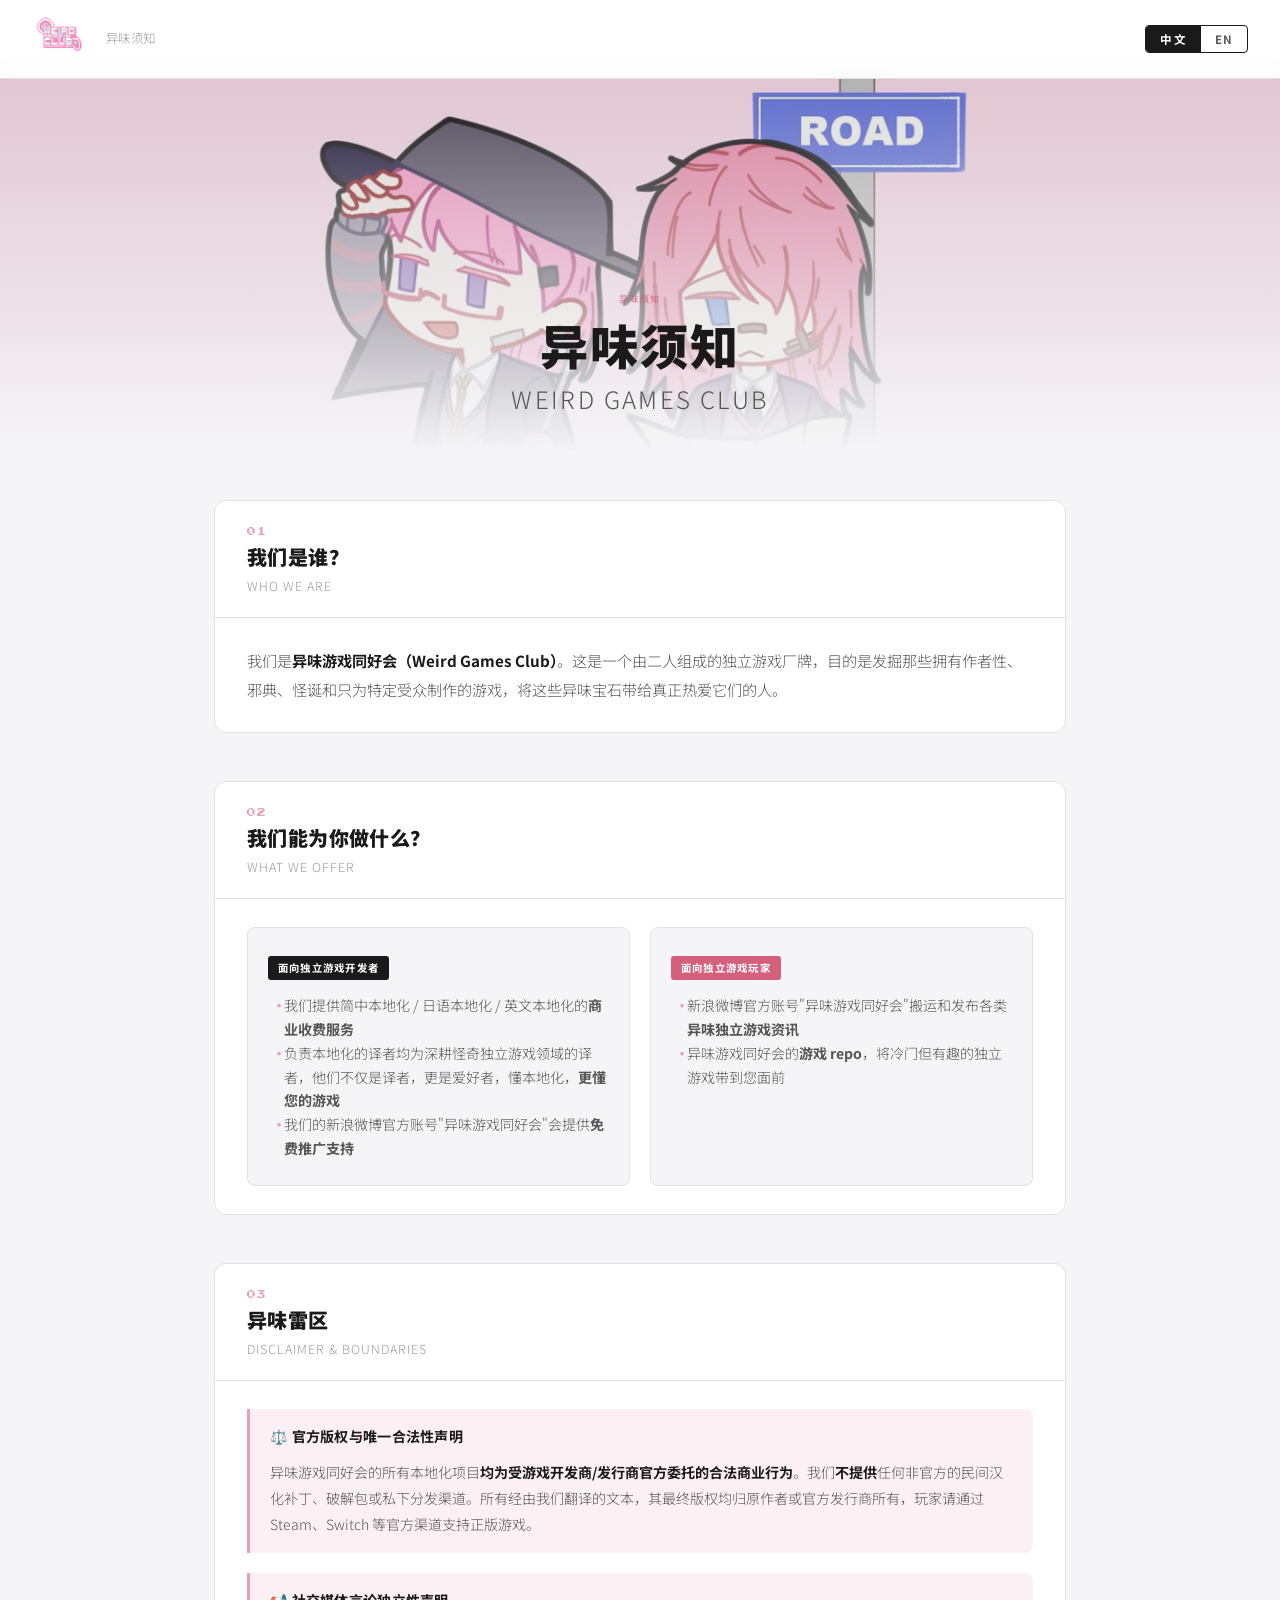
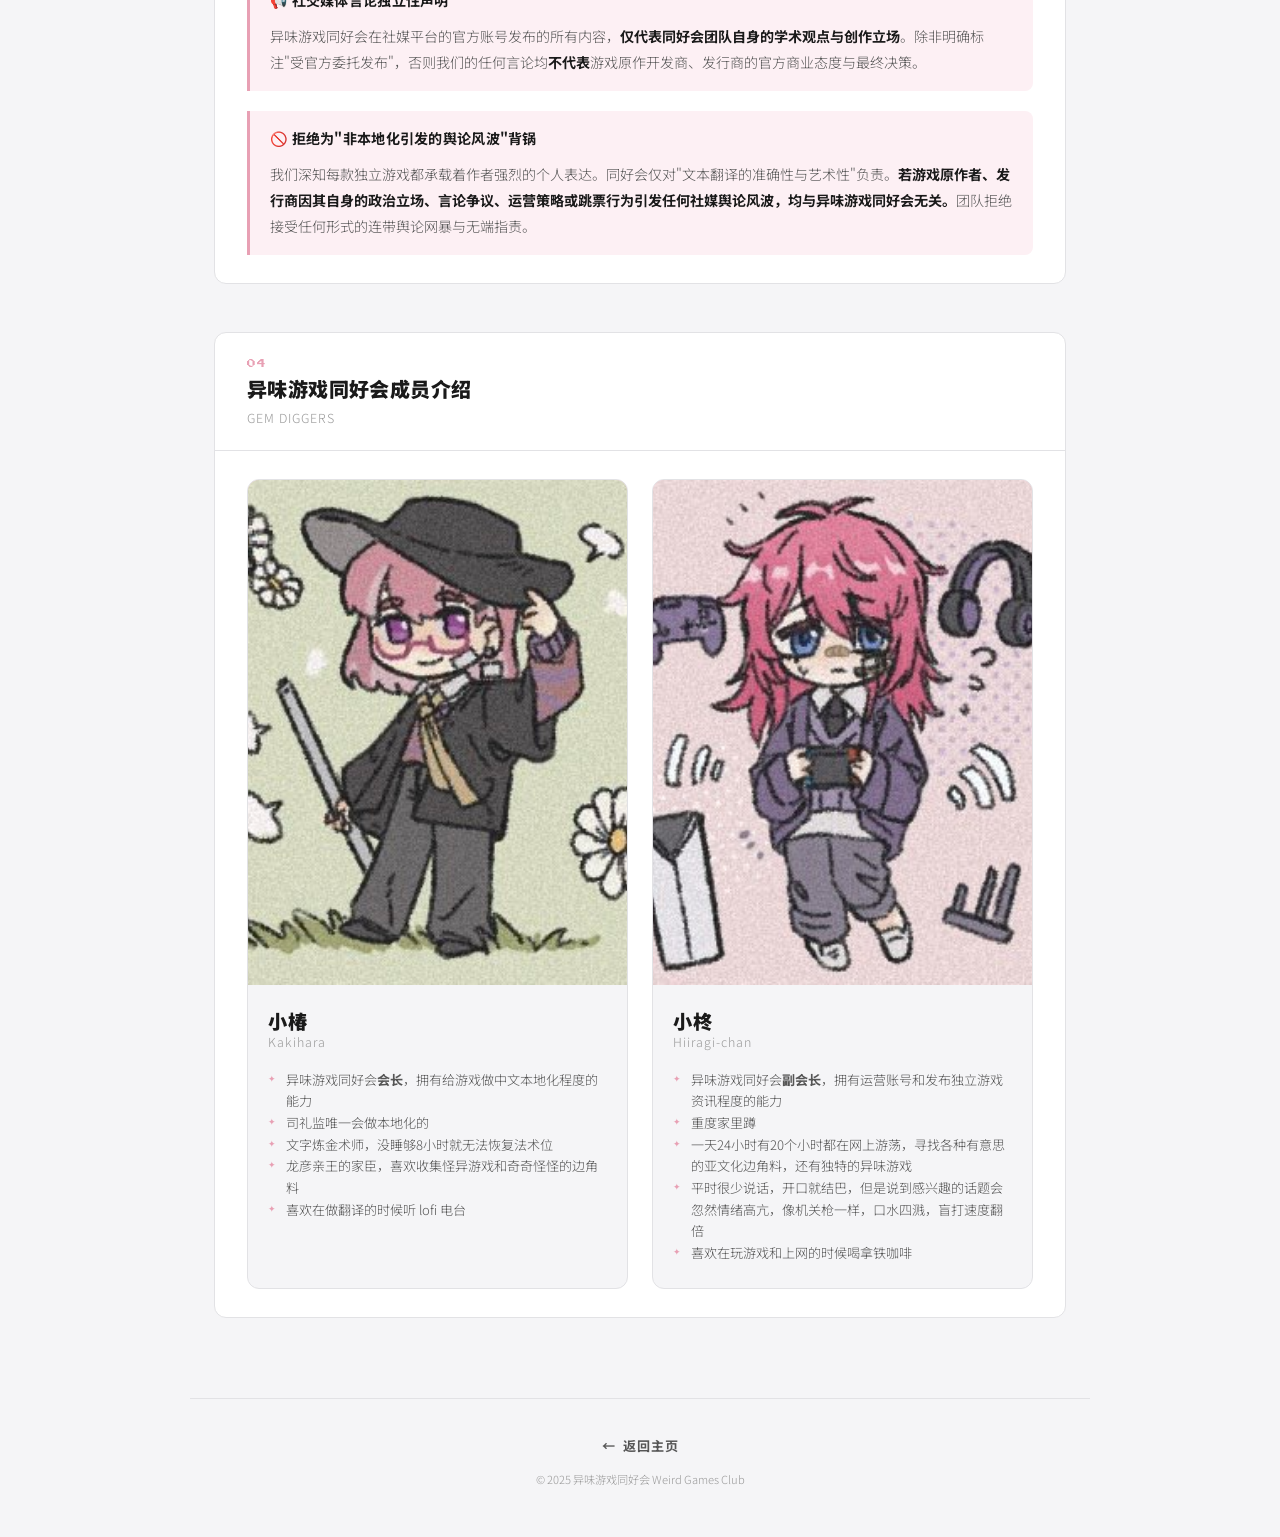
==== about.html @ 5afa0b88 "Add files via upload" ====
<!DOCTYPE html>
<html lang="zh">
<head>
<meta charset="UTF-8">
<meta name="viewport" content="width=device-width, initial-scale=1.0">
<title>异味须知 | About Us — Weird Games Club</title>
<script src="js/site.js"></script>
<script>
setSiteMeta({
  path: 'about.html',
  title: '异味须知 | About Us — Weird Games Club',
  description: '我们是谁，我们在做什么，以及异味游戏同好会能为独立游戏开发者与玩家提供什么。'
});
</script>
<style>
@import url('https://fonts.googleapis.com/css2?family=Noto+Sans+SC:wght@300;400;700;900&family=Noto+Serif+SC:wght@300;400;600&family=Press+Start+2P&display=swap');

@font-face {
  font-family: 'UranusPixel';
  src: url('Uranus_Pixel_11Px.ttf') format('truetype');
  font-display: swap;
}

:root {
  --white: #ffffff;
  --off-white: #f5f5f7;
  --ink: #1a1a1a;
  --ink-dim: #555;
  --ink-faint: #999;
  --pink: #e8a0b4;
  --pink-light: #f5d6e0;
  --pink-bg: #fdf0f4;
  --pink-deep: #d4607e;
  --border: #e2e2e5;
  --border-dark: #1a1a1a;
}

* { box-sizing: border-box; margin: 0; padding: 0; }
html { scroll-behavior: smooth; }
body {
  background: var(--off-white);
  color: var(--ink);
  font-family: 'Noto Sans SC', sans-serif;
  overflow-x: hidden;
  line-height: 1.7;
}

/* ── 顶部栏 ── */
.lang-bar {
  position: fixed;
  top: 0; left: 0; right: 0;
  z-index: 100;
  background: rgba(255,255,255,0.92);
  border-bottom: 1px solid var(--border);
  padding: 10px 32px;
  display: flex;
  align-items: center;
  justify-content: space-between;
  gap: 16px;
  backdrop-filter: blur(8px);
}
.lang-bar-left {
  display: flex;
  align-items: center;
  gap: 16px;
  min-width: 0;
}
.lang-bar-logo {
  display: flex;
  align-items: center;
  text-decoration: none;
  line-height: 0;
  flex-shrink: 0;
  transition: transform 0.2s;
}
.lang-bar-logo:hover { transform: translateY(-1px); }
.site-logo-img {
  height: 58px;
  width: auto;
  max-width: 260px;
  display: block;
  object-fit: contain;
  animation: logo-neon-flicker 3.5s infinite;
}
@keyframes logo-neon-flicker {
  0%,18%,20%,22%,53%,55%,100% {
    filter:
      drop-shadow(0 0 2px var(--pink))
      drop-shadow(0 0 8px var(--pink))
      drop-shadow(0 0 18px rgba(232, 160, 180, 0.9))
      drop-shadow(0 0 30px rgba(232, 160, 180, 0.5));
  }
  19%,21%,54% {
    filter: drop-shadow(0 0 1px rgba(232, 160, 180, 0.2));
  }
}
.bar-title {
  font-size: 0.78rem;
  color: var(--ink-faint);
  font-weight: 300;
  letter-spacing: 0.04em;
}
.lang-switch { display: flex; border: 1px solid var(--border-dark); border-radius: 4px; overflow: hidden; }
.lang-btn {
  background: none; border: none;
  padding: 5px 14px;
  font-family: 'Noto Sans SC', sans-serif;
  font-size: 0.72rem; font-weight: 700;
  letter-spacing: 0.1em; cursor: pointer;
  color: var(--ink-dim); transition: all 0.15s;
}
.lang-btn.active { background: var(--ink); color: var(--white); }

/* ── 主视觉区 ── */
.hero {
  margin-top: 72px;
  position: relative;
  width: 100%;
  height: 380px;
  overflow: hidden;
}
.hero-bg {
  width: 100%;
  height: 100%;
  object-fit: cover;
  object-position: center 40%;
  filter: brightness(0.88);
}
.hero-overlay {
  position: absolute;
  inset: 0;
  background: linear-gradient(to bottom, rgba(245,245,247,0.05) 0%, rgba(245,245,247,0.6) 60%, var(--off-white) 100%);
  display: flex;
  flex-direction: column;
  align-items: center;
  justify-content: flex-end;
  padding: 32px 24px;
  gap: 8px;
}
.hero-page-label {
  font-family: 'Press Start 2P', monospace;
  font-size: 0.55rem;
  color: var(--pink-deep);
  letter-spacing: 0.15em;
  text-transform: uppercase;
  margin-bottom: 4px;
}
.hero-title {
  font-size: clamp(2rem, 5vw, 3rem);
  font-weight: 900;
  color: var(--ink);
  letter-spacing: 0.04em;
  line-height: 1.1;
  text-align: center;
}
.hero-title-en {
  font-size: clamp(1rem, 2.5vw, 1.5rem);
  font-weight: 300;
  color: var(--ink-dim);
  letter-spacing: 0.1em;
  text-align: center;
}

/* ── 主体布局 ── */
.page-body {
  max-width: 900px;
  margin: 0 auto;
  padding: 48px 24px 80px;
  display: flex;
  flex-direction: column;
  gap: 48px;
}

/* ── 通用区块 ── */
.section {
  background: var(--white);
  border: 1px solid var(--border);
  border-radius: 12px;
  overflow: hidden;
}
.section-header {
  padding: 24px 32px 20px;
  border-bottom: 1px solid var(--border);
  display: flex;
  align-items: center;
  gap: 12px;
}
.section-num {
  font-family: 'Press Start 2P', monospace;
  font-size: 0.55rem;
  color: var(--pink);
  letter-spacing: 0.1em;
}
.section-title-zh {
  font-size: 1.25rem;
  font-weight: 900;
  color: var(--ink);
  letter-spacing: 0.02em;
}
.section-title-en {
  font-size: 0.78rem;
  font-weight: 300;
  color: var(--ink-faint);
  letter-spacing: 0.08em;
  margin-top: 2px;
}
.section-body {
  padding: 28px 32px;
}

/* ── 文本样式 ── */
.prose {
  font-size: 0.95rem;
  color: var(--ink-dim);
  line-height: 1.9;
  font-weight: 300;
}
.prose strong, .prose b {
  color: var(--ink);
  font-weight: 700;
}
.prose p + p { margin-top: 1.2em; }

/* ── 服务区两列 ── */
.service-grid {
  display: grid;
  grid-template-columns: 1fr 1fr;
  gap: 20px;
}
.service-card {
  background: var(--off-white);
  border-radius: 8px;
  padding: 24px 20px;
  border: 1px solid var(--border);
}
.service-card-label {
  display: inline-block;
  font-size: 0.65rem;
  font-weight: 700;
  letter-spacing: 0.12em;
  text-transform: uppercase;
  color: var(--white);
  background: var(--ink);
  padding: 3px 10px;
  border-radius: 3px;
  margin-bottom: 14px;
}
.service-card-label.pink { background: var(--pink-deep); }
.service-card-title {
  font-size: 1rem;
  font-weight: 700;
  color: var(--ink);
  margin-bottom: 12px;
}
.service-list {
  list-style: none;
  display: flex;
  flex-direction: column;
  gap: 8px;
}
.service-list li {
  font-size: 0.88rem;
  color: var(--ink-dim);
  font-weight: 300;
  line-height: 1.7;
  padding-left: 16px;
  position: relative;
}
.service-list li::before {
  content: '·';
  position: absolute;
  left: 4px;
  color: var(--pink);
  font-weight: 700;
}

/* ── 免责声明区 ── */
.disclaimer-list {
  display: flex;
  flex-direction: column;
  gap: 20px;
}
.disclaimer-item {
  border-left: 3px solid var(--pink);
  padding: 16px 20px;
  background: var(--pink-bg);
  border-radius: 0 8px 8px 0;
}
.disclaimer-item-title {
  font-size: 0.88rem;
  font-weight: 700;
  color: var(--ink);
  margin-bottom: 10px;
  letter-spacing: 0.02em;
}
.disclaimer-item-body {
  font-size: 0.88rem;
  color: var(--ink-dim);
  line-height: 1.85;
  font-weight: 300;
}
.disclaimer-item-body strong {
  color: var(--ink);
  font-weight: 700;
}

/* ── 成员介绍 ── */
.members-grid {
  display: grid;
  grid-template-columns: 1fr 1fr;
  gap: 24px;
}
.member-card {
  background: var(--off-white);
  border: 1px solid var(--border);
  border-radius: 12px;
  overflow: hidden;
  display: flex;
  flex-direction: column;
}
.member-img-wrap {
  width: 100%;
  aspect-ratio: 3/4;
  overflow: hidden;
  background: var(--pink-light);
  display: flex;
  align-items: center;
  justify-content: center;
}
.member-img {
  width: 100%;
  height: 100%;
  object-fit: cover;
  object-position: center top;
  transition: transform 0.3s;
}
.member-card:hover .member-img { transform: scale(1.02); }
.member-info {
  padding: 20px 20px 24px;
  display: flex;
  flex-direction: column;
  gap: 12px;
  flex: 1;
}
.member-name-zh {
  font-size: 1.2rem;
  font-weight: 900;
  color: var(--ink);
  letter-spacing: 0.04em;
}
.member-name-en {
  font-size: 0.78rem;
  color: var(--ink-faint);
  font-weight: 300;
  letter-spacing: 0.08em;
  margin-top: -6px;
}
.member-pronouns {
  display: inline-block;
  font-size: 0.62rem;
  color: var(--pink-deep);
  border: 1px solid var(--pink);
  padding: 2px 8px;
  border-radius: 20px;
  letter-spacing: 0.06em;
  width: fit-content;
}
.member-traits {
  list-style: none;
  display: flex;
  flex-direction: column;
  gap: 7px;
  margin-top: 4px;
}
.member-traits li {
  font-size: 0.82rem;
  color: var(--ink-dim);
  font-weight: 300;
  line-height: 1.65;
  padding-left: 18px;
  position: relative;
}
.member-traits li::before {
  content: '✦';
  position: absolute;
  left: 0;
  font-size: 0.55rem;
  color: var(--pink);
  top: 3px;
}

/* ── 底部返回 ── */
.page-footer {
  text-align: center;
  padding: 32px 24px 48px;
  border-top: 1px solid var(--border);
  max-width: 900px;
  margin: 0 auto;
}
.footer-back {
  display: inline-flex;
  align-items: center;
  gap: 8px;
  text-decoration: none;
  color: var(--ink-dim);
  font-size: 0.82rem;
  font-weight: 700;
  letter-spacing: 0.06em;
  transition: color 0.15s;
}
.footer-back:hover { color: var(--ink); }
.footer-copy {
  font-size: 0.7rem;
  color: var(--ink-faint);
  font-weight: 300;
  margin-top: 12px;
}

/* ── 返回顶部 ── */
.back-to-top {
  position: fixed;
  right: calc(18px + env(safe-area-inset-right));
  bottom: calc(22px + env(safe-area-inset-bottom));
  z-index: 90;
  width: 38px;
  height: 38px;
  border: 1px solid var(--border-dark);
  background: rgba(255, 255, 255, 0.96);
  border-radius: 6px;
  cursor: pointer;
  display: flex;
  align-items: center;
  justify-content: center;
  opacity: 0;
  visibility: hidden;
  pointer-events: none;
  transition: opacity 0.25s, visibility 0.25s, transform 0.2s, border-color 0.2s;
  box-shadow: 0 2px 12px rgba(0, 0, 0, 0.1);
  -webkit-tap-highlight-color: transparent;
}
.back-to-top.visible {
  opacity: 1;
  visibility: visible;
  pointer-events: auto;
}
.back-to-top:hover {
  transform: translateY(-2px);
  border-color: var(--ink);
}
.back-to-top-triangle {
  width: 0;
  height: 0;
  border-left: 7px solid transparent;
  border-right: 7px solid transparent;
  border-bottom: 9px solid var(--ink);
  margin-top: -2px;
}

/* ── 响应式 ── */
@media (max-width: 640px) {
  .lang-bar { padding: 8px 16px; }
  .site-logo-img { height: 44px; max-width: 200px; }
  .bar-title { display: none; }
  .hero { height: 260px; }
  .page-body { padding: 32px 16px 60px; gap: 32px; }
  .section-header { padding: 18px 20px 16px; }
  .section-body { padding: 20px; }
  .service-grid { grid-template-columns: 1fr; }
  .members-grid { grid-template-columns: 1fr; }
  .member-img-wrap { aspect-ratio: 4/3; }
}

/* ── 双语 ── */
.lang-zh, .lang-en { display: none; }
.lang-zh.visible, .lang-en.visible { display: block; }
.lang-zh-inline, .lang-en-inline { display: none; }
.lang-zh-inline.visible, .lang-en-inline.visible { display: inline; }
.lang-zh-flex, .lang-en-flex { display: none; }
.lang-zh-flex.visible, .lang-en-flex.visible { display: flex; }
</style>
</head>
<body>

<!-- 顶部栏 -->
<div class="lang-bar">
  <div class="lang-bar-left">
    <a class="lang-bar-logo" href="index.html" aria-label="返回主页">
      <img class="site-logo-img" src="logo2.png" alt="Weird Games Club">
    </a>
    <span class="bar-title">
      <span class="lang-zh-inline">异味须知</span>
      <span class="lang-en-inline">About Us</span>
    </span>
  </div>
  <div class="lang-switch">
    <button class="lang-btn" id="btnZH" onclick="setLang('zh')">中文</button>
    <button class="lang-btn" id="btnEN" onclick="setLang('en')">EN</button>
  </div>
</div>

<!-- 主视觉区 -->
<div class="hero">
  <img class="hero-bg" src="tanlu.jpg" alt="异味须知">
  <div class="hero-overlay">
    <div class="hero-page-label">
      <span class="lang-zh-inline">异味须知</span>
      <span class="lang-en-inline">About Us</span>
    </div>
    <div class="hero-title">
      <span class="lang-zh-inline">异味须知</span>
      <span class="lang-en-inline">Who We Are</span>
    </div>
    <div class="hero-title-en">
      <span class="lang-zh-inline">WEIRD GAMES CLUB</span>
      <span class="lang-en-inline">WEIRD GAMES CLUB</span>
    </div>
  </div>
</div>

<!-- 主体内容 -->
<div class="page-body">

  <!-- 01 我们是谁 -->
  <div class="section">
    <div class="section-header">
      <div>
        <div class="section-num">01</div>
        <div class="section-title-zh">
          <span class="lang-zh-inline">我们是谁？</span>
          <span class="lang-en-inline">Who We Are</span>
        </div>
        <div class="section-title-en">WHO WE ARE</div>
      </div>
    </div>
    <div class="section-body">
      <div class="prose lang-zh">
        <p>我们是<strong>异味游戏同好会（Weird Games Club）</strong>。这是一个由二人组成的独立游戏厂牌，目的是发掘那些拥有作者性、邪典、怪诞和只为特定受众制作的游戏，将这些异味宝石带给真正热爱它们的人。</p>
      </div>
      <div class="prose lang-en">
        <p>We are the <strong>Weird Games Club</strong>, a two-person indie outfit hunting for the cult, the surreal, and the beautifully bizarre. We believe that some games are only meant for a chosen few. Our job? To find those eccentric masterpieces and deliver them to the players who live for the weird.</p>
      </div>
    </div>
  </div>

  <!-- 02 我们能为你做什么 -->
  <div class="section">
    <div class="section-header">
      <div>
        <div class="section-num">02</div>
        <div class="section-title-zh">
          <span class="lang-zh-inline">我们能为你做什么？</span>
          <span class="lang-en-inline">What We Offer</span>
        </div>
        <div class="section-title-en">WHAT WE OFFER</div>
      </div>
    </div>
    <div class="section-body">
      <div class="service-grid">

        <!-- 面向开发者 -->
        <div class="service-card">
          <span class="service-card-label">
            <span class="lang-zh-inline">面向独立游戏开发者</span>
            <span class="lang-en-inline">For Indie Developers</span>
          </span>
          <ul class="service-list lang-zh">
            <li>我们提供简中本地化 / 日语本地化 / 英文本地化的<strong>商业收费服务</strong></li>
            <li>负责本地化的译者均为深耕怪奇独立游戏领域的译者，他们不仅是译者，更是爱好者，懂本地化，<strong>更懂您的游戏</strong></li>
            <li>我们的新浪微博官方账号"异味游戏同好会"会提供<strong>免费推广支持</strong></li>
          </ul>
          <ul class="service-list lang-en">
            <li>We offer premium localization services for <strong>Simplified Chinese, Japanese, and English</strong></li>
            <li>Our translators aren't just language experts — they are die-hard fans deeply rooted in the bizarre and cult indie scene</li>
            <li>Complimentary shout-outs and promotional support on our official <strong>Weibo account</strong></li>
          </ul>
        </div>

        <!-- 面向玩家 -->
        <div class="service-card">
          <span class="service-card-label pink">
            <span class="lang-zh-inline">面向独立游戏玩家</span>
            <span class="lang-en-inline">For Gamers</span>
          </span>
          <ul class="service-list lang-zh">
            <li>新浪微博官方账号"异味游戏同好会"搬运和发布各类<strong>异味独立游戏资讯</strong></li>
            <li>异味游戏同好会的<strong>游戏 repo</strong>，将冷门但有趣的独立游戏带到您面前</li>
          </ul>
          <ul class="service-list lang-en">
            <li>Our official <strong>Weibo account</strong> is your hub for all things weird and wonderful in the indie world</li>
            <li>We curate the latest obscure game news and drop our own passionate <strong>game reviews</strong></li>
            <li>Our mission: drag hidden, eccentric gems out of the shadows and onto your screen</li>
          </ul>
        </div>

      </div>
    </div>
  </div>

  <!-- 03 免责声明 -->
  <div class="section">
    <div class="section-header">
      <div>
        <div class="section-num">03</div>
        <div class="section-title-zh">
          <span class="lang-zh-inline">异味雷区</span>
          <span class="lang-en-inline">Disclaimer & Boundaries</span>
        </div>
        <div class="section-title-en">DISCLAIMER & BOUNDARIES</div>
      </div>
    </div>
    <div class="section-body">
      <div class="disclaimer-list">

        <div class="disclaimer-item">
          <div class="disclaimer-item-title lang-zh">⚖️ 官方版权与唯一合法性声明</div>
          <div class="disclaimer-item-title lang-en">⚖️ Official Copyright & Legitimacy Notice</div>
          <div class="disclaimer-item-body lang-zh">
            异味游戏同好会的所有本地化项目<strong>均为受游戏开发商/发行商官方委托的合法商业行为</strong>。我们<strong>不提供</strong>任何非官方的民间汉化补丁、破解包或私下分发渠道。所有经由我们翻译的文本，其最终版权均归原作者或官方发行商所有，玩家请通过 Steam、Switch 等官方渠道支持正版游戏。
          </div>
          <div class="disclaimer-item-body lang-en">
            Every single localization project under the Weird Games Club banner is an <strong>officially commissioned, fully authorized collaboration</strong> with the respective game developers and publishers. We do not — and will not — produce unofficial fan translations, cracked patches, or illicit distribution links. All text and localized content remain the sole intellectual property of the original creators. Please support these eccentric masterpieces via official storefronts like Steam and Nintendo Switch.
          </div>
        </div>

        <div class="disclaimer-item">
          <div class="disclaimer-item-title lang-zh">📢 社交媒体言论独立性声明</div>
          <div class="disclaimer-item-title lang-en">📢 Social Media Disclaimer</div>
          <div class="disclaimer-item-body lang-zh">
            异味游戏同好会在社媒平台的官方账号发布的所有内容，<strong>仅代表同好会团队自身的学术观点与创作立场</strong>。除非明确标注"受官方委托发布"，否则我们的任何言论均<strong>不代表</strong>游戏原作开发商、发行商的官方商业态度与最终决策。
          </div>
          <div class="disclaimer-item-body lang-en">
            Everything we post on our social media channels reflects <strong>only the personal tastes, creative chaos, and academic opinions of our own little club</strong>. Unless a post is crystal-clear marked as "Officially Commissioned", our rants and raves do not represent the commercial mindset or final corporate decisions of the original developers or publishers. We speak for ourselves, and they speak for them.
          </div>
        </div>

        <div class="disclaimer-item">
          <div class="disclaimer-item-title lang-zh">🚫 拒绝为"非本地化引发的舆论风波"背锅</div>
          <div class="disclaimer-item-title lang-en">🚫 Not Our Circus, Not Our Monkeys</div>
          <div class="disclaimer-item-body lang-zh">
            我们深知每款独立游戏都承载着作者强烈的个人表达。同好会仅对"文本翻译的准确性与艺术性"负责。<strong>若游戏原作者、发行商因其自身的政治立场、言论争议、运营策略或跳票行为引发任何社媒舆论风波，均与异味游戏同好会无关。</strong>团队拒绝接受任何形式的连带舆论网暴与无端指责。
          </div>
          <div class="disclaimer-item-body lang-en">
            We deeply respect that every indie game carries the fierce personal expression of its author. That said, our responsibility begins and ends strictly with the <strong>"accuracy and artistic quality of the translation."</strong> Should the original creators or publishers find themselves entangled in social media backlashes or controversies due to their own political stances, statements, operational strategies, or delays — the Weird Games Club shall remain entirely neutral and unassociated. Our team has zero tolerance for any form of associative online harassment, cyberbullying, or groundless accusations.
          </div>
        </div>

      </div>
    </div>
  </div>

  <!-- 04 成员介绍 -->
  <div class="section">
    <div class="section-header">
      <div>
        <div class="section-num">04</div>
        <div class="section-title-zh">
          <span class="lang-zh-inline">异味游戏同好会成员介绍</span>
          <span class="lang-en-inline">Gem Diggers</span>
        </div>
        <div class="section-title-en">GEM DIGGERS</div>
      </div>
    </div>
    <div class="section-body">
      <div class="members-grid">

        <!-- 小椿 / Kakihara -->
        <div class="member-card">
          <div class="member-img-wrap">
            <img class="member-img" src="kakihara.jpg" alt="小椿 Kakihara">
          </div>
          <div class="member-info">
            <div>
              <div class="member-name-zh">
                <span class="lang-zh-inline">小椿</span>
                <span class="lang-en-inline">Kakihara</span>
              </div>
              <div class="member-name-en">
                <span class="lang-zh-inline">Kakihara</span>
                <span class="lang-en-inline">小椿</span>
              </div>
              <div class="member-pronouns lang-en" style="margin-top:6px;">Genderqueer · Any pronouns</div>
            </div>
            <ul class="member-traits lang-zh">
              <li>异味游戏同好会<strong>会长</strong>，拥有给游戏做中文本地化程度的能力</li>
              <li>司礼监唯一会做本地化的</li>
              <li>文字炼金术师，没睡够8小时就无法恢复法术位</li>
              <li>龙彦亲王的家臣，喜欢收集怪异游戏和奇奇怪怪的边角料</li>
              <li>喜欢在做翻译的时候听 lofi 电台</li>
            </ul>
            <ul class="member-traits lang-en">
              <li>21st-century priest of Attis and your <strong>indie-friendly game translator</strong></li>
              <li>A vassal of Prince Tatsuhiko, dedicated to collecting bizarre titles and eccentric ephemera</li>
              <li>Fueled by Lo-Fi radio channels while deep-diving into localizations</li>
            </ul>
          </div>
        </div>

        <!-- 小柊 / Hiiragi-chan -->
        <div class="member-card">
          <div class="member-img-wrap">
            <img class="member-img" src="Hiiragi-chan.jpg" alt="小柊 Hiiragi-chan">
          </div>
          <div class="member-info">
            <div>
              <div class="member-name-zh">
                <span class="lang-zh-inline">小柊</span>
                <span class="lang-en-inline">Hiiragi-chan</span>
              </div>
              <div class="member-name-en">
                <span class="lang-zh-inline">Hiiragi-chan</span>
                <span class="lang-en-inline">小柊</span>
              </div>
              <div class="member-pronouns lang-en" style="margin-top:6px;">She/Her · They/Them</div>
            </div>
            <ul class="member-traits lang-zh">
              <li>异味游戏同好会<strong>副会长</strong>，拥有运营账号和发布独立游戏资讯程度的能力</li>
              <li>重度家里蹲</li>
              <li>一天24小时有20个小时都在网上游荡，寻找各种有意思的亚文化边角料，还有独特的异味游戏</li>
              <li>平时很少说话，开口就结巴，但是说到感兴趣的话题会忽然情绪高亢，像机关枪一样，口水四溅，盲打速度翻倍</li>
              <li>喜欢在玩游戏和上网的时候喝拿铁咖啡</li>
            </ul>
            <ul class="member-traits lang-en">
              <li>Roams the digital wasteland <strong>20 hours a day</strong>, scavenging for obscure subcultures and delightfully weird indie gems</li>
              <li>A hardcore shut-in who rarely touches grass; survives almost entirely on instant food</li>
              <li>Powered by iced lattes while gaming and surfing the deep web</li>
            </ul>
          </div>
        </div>

      </div>
    </div>
  </div>

</div>

<button class="back-to-top" id="backToTop" type="button" aria-label="返回顶部" onclick="window.scrollTo({top:0,behavior:'smooth'})">
  <span class="back-to-top-triangle"></span>
</button>

<!-- 底部 -->
<div class="page-footer">
  <a class="footer-back" href="index.html">
    ← <span class="lang-zh-inline">返回主页</span><span class="lang-en-inline">Back to Home</span>
  </a>
  <div class="footer-copy">© 2025 异味游戏同好会 Weird Games Club</div>
</div>

<script>
(function() {
  const btn = document.getElementById('backToTop');
  if (!btn) return;
  const toggle = () => btn.classList.toggle('visible', window.scrollY > 280);
  window.addEventListener('scroll', toggle, { passive: true });
  toggle();
})();
</script>
</body>
</html>
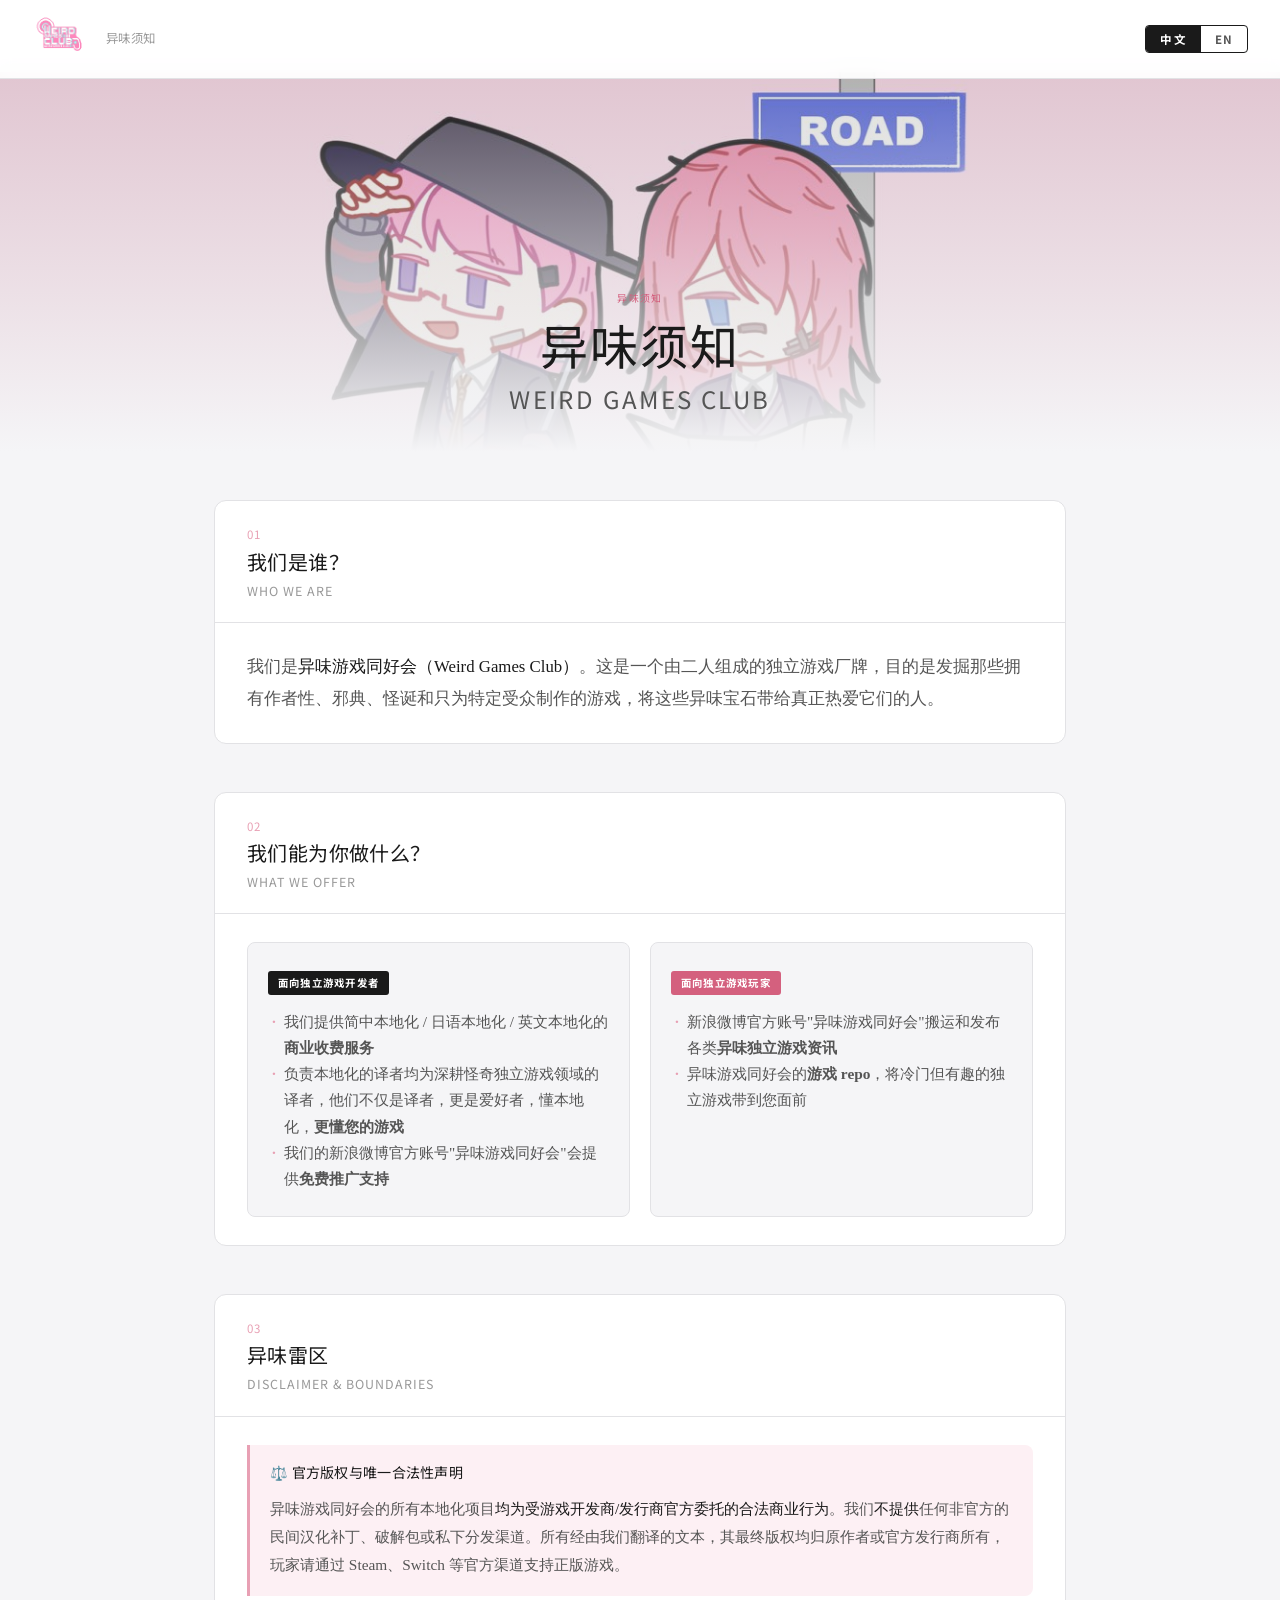
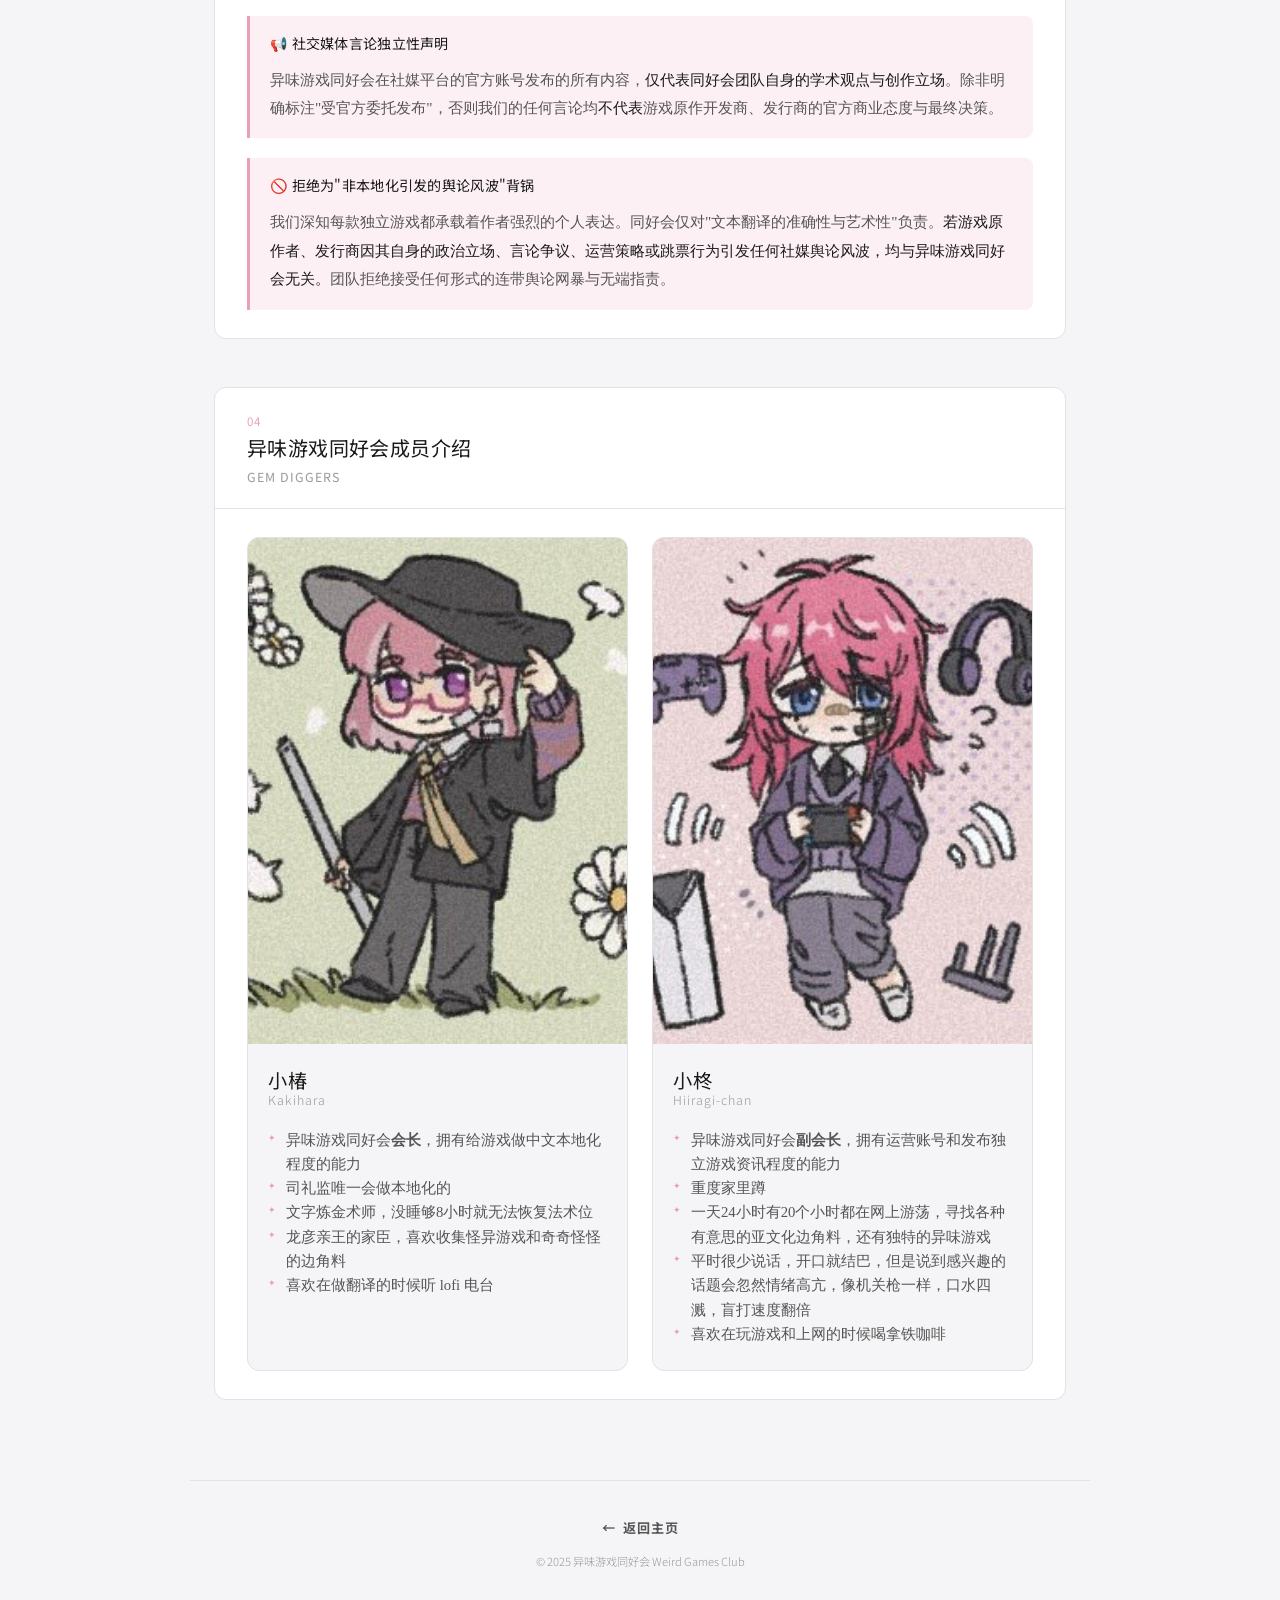
==== commit 4d3450ef: "Add files via upload" ====
--- a/about.html
+++ b/about.html
@@ -13,15 +13,27 @@
 });
 </script>
 <style>
-@import url('https://fonts.googleapis.com/css2?family=Noto+Sans+SC:wght@300;400;700;900&family=Noto+Serif+SC:wght@300;400;600&family=Press+Start+2P&display=swap');
+@import url('https://fonts.googleapis.com/css2?family=Noto+Sans+SC:wght@300;400;700;900&family=Press+Start+2P&display=swap');
 
 @font-face {
   font-family: 'UranusPixel';
   src: url('Uranus_Pixel_11Px.ttf') format('truetype');
   font-display: swap;
 }
+@font-face {
+  font-family: 'ChaoHua Title A';
+  src: url('朝華標題A.woff2') format('woff2');
+  font-display: swap;
+}
+@font-face {
+  font-family: 'ChaoHua Typewriter';
+  src: url('朝華打字機.woff2') format('woff2');
+  font-display: swap;
+}
 
 :root {
+  --font-title: 'ChaoHua Title A', 'Noto Sans SC', sans-serif;
+  --font-body: 'ChaoHua Typewriter', 'Noto Serif SC', serif;
   --white: #ffffff;
   --off-white: #f5f5f7;
   --ink: #1a1a1a;
@@ -95,9 +107,10 @@
   }
 }
 .bar-title {
+  font-family: var(--font-title);
   font-size: 0.78rem;
   color: var(--ink-faint);
-  font-weight: 300;
+  font-weight: normal;
   letter-spacing: 0.04em;
 }
 .lang-switch { display: flex; border: 1px solid var(--border-dark); border-radius: 4px; overflow: hidden; }
@@ -138,24 +151,27 @@
   gap: 8px;
 }
 .hero-page-label {
-  font-family: 'Press Start 2P', monospace;
-  font-size: 0.55rem;
+  font-family: var(--font-title);
+  font-size: 0.62rem;
   color: var(--pink-deep);
   letter-spacing: 0.15em;
   text-transform: uppercase;
   margin-bottom: 4px;
+  font-weight: normal;
 }
 .hero-title {
+  font-family: var(--font-title);
   font-size: clamp(2rem, 5vw, 3rem);
-  font-weight: 900;
+  font-weight: normal;
   color: var(--ink);
   letter-spacing: 0.04em;
   line-height: 1.1;
   text-align: center;
 }
 .hero-title-en {
+  font-family: var(--font-title);
   font-size: clamp(1rem, 2.5vw, 1.5rem);
-  font-weight: 300;
+  font-weight: normal;
   color: var(--ink-dim);
   letter-spacing: 0.1em;
   text-align: center;
@@ -186,20 +202,23 @@
   gap: 12px;
 }
 .section-num {
-  font-family: 'Press Start 2P', monospace;
-  font-size: 0.55rem;
+  font-family: var(--font-title);
+  font-size: 0.72rem;
   color: var(--pink);
   letter-spacing: 0.1em;
+  font-weight: normal;
 }
 .section-title-zh {
+  font-family: var(--font-title);
   font-size: 1.25rem;
-  font-weight: 900;
+  font-weight: normal;
   color: var(--ink);
   letter-spacing: 0.02em;
 }
 .section-title-en {
+  font-family: var(--font-title);
   font-size: 0.78rem;
-  font-weight: 300;
+  font-weight: normal;
   color: var(--ink-faint);
   letter-spacing: 0.08em;
   margin-top: 2px;
@@ -210,14 +229,15 @@
 
 /* ── 文本样式 ── */
 .prose {
-  font-size: 0.95rem;
+  font-family: var(--font-body);
+  font-size: 1.05rem;
   color: var(--ink-dim);
   line-height: 1.9;
-  font-weight: 300;
+  font-weight: normal;
 }
 .prose strong, .prose b {
   color: var(--ink);
-  font-weight: 700;
+  font-weight: normal;
 }
 .prose p + p { margin-top: 1.2em; }
 
@@ -247,8 +267,9 @@
 }
 .service-card-label.pink { background: var(--pink-deep); }
 .service-card-title {
+  font-family: var(--font-title);
   font-size: 1rem;
-  font-weight: 700;
+  font-weight: normal;
   color: var(--ink);
   margin-bottom: 12px;
 }
@@ -259,9 +280,10 @@
   gap: 8px;
 }
 .service-list li {
-  font-size: 0.88rem;
+  font-family: var(--font-body);
+  font-size: 0.96rem;
   color: var(--ink-dim);
-  font-weight: 300;
+  font-weight: normal;
   line-height: 1.7;
   padding-left: 16px;
   position: relative;
@@ -287,21 +309,23 @@
   border-radius: 0 8px 8px 0;
 }
 .disclaimer-item-title {
+  font-family: var(--font-title);
   font-size: 0.88rem;
-  font-weight: 700;
+  font-weight: normal;
   color: var(--ink);
   margin-bottom: 10px;
   letter-spacing: 0.02em;
 }
 .disclaimer-item-body {
-  font-size: 0.88rem;
+  font-family: var(--font-body);
+  font-size: 0.96rem;
   color: var(--ink-dim);
   line-height: 1.85;
-  font-weight: 300;
+  font-weight: normal;
 }
 .disclaimer-item-body strong {
   color: var(--ink);
-  font-weight: 700;
+  font-weight: normal;
 }
 
 /* ── 成员介绍 ── */
@@ -343,8 +367,9 @@
   flex: 1;
 }
 .member-name-zh {
+  font-family: var(--font-title);
   font-size: 1.2rem;
-  font-weight: 900;
+  font-weight: normal;
   color: var(--ink);
   letter-spacing: 0.04em;
 }
@@ -373,9 +398,10 @@
   margin-top: 4px;
 }
 .member-traits li {
-  font-size: 0.82rem;
+  font-family: var(--font-body);
+  font-size: 0.92rem;
   color: var(--ink-dim);
-  font-weight: 300;
+  font-weight: normal;
   line-height: 1.65;
   padding-left: 18px;
   position: relative;
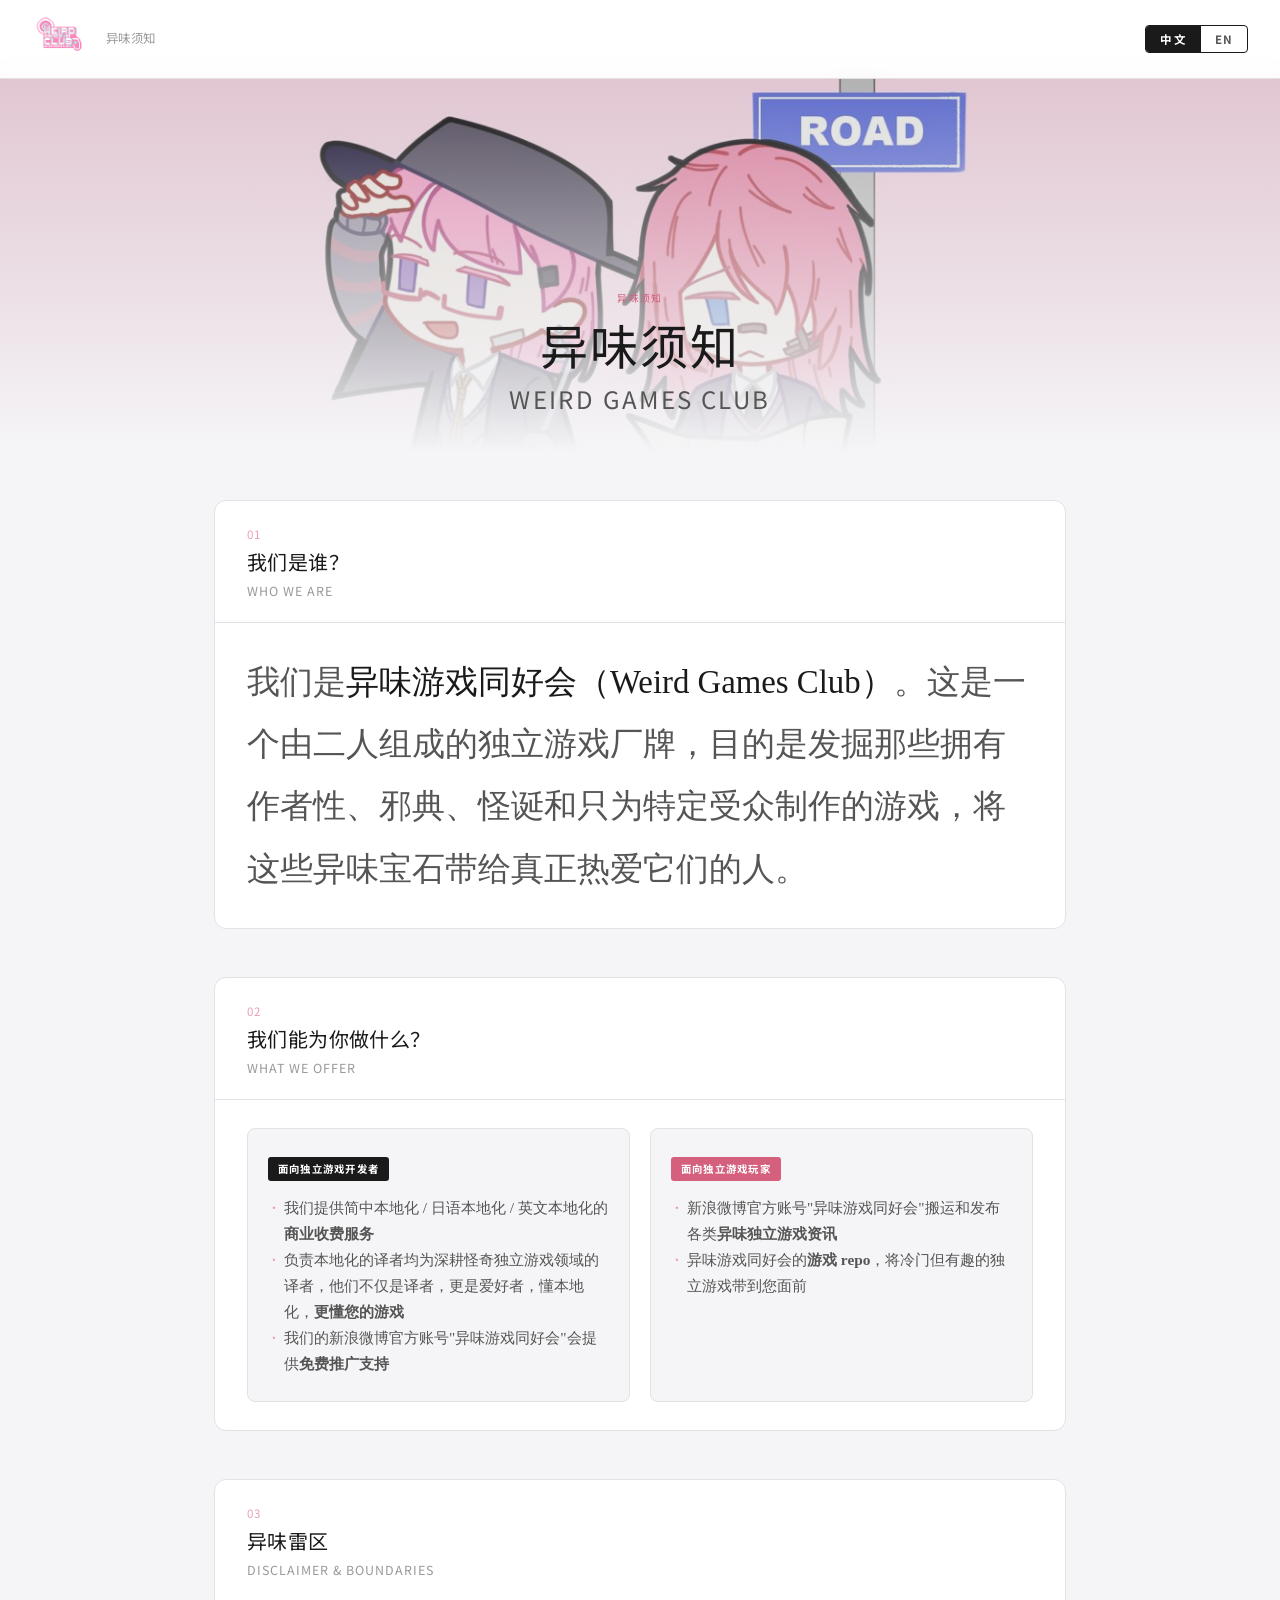
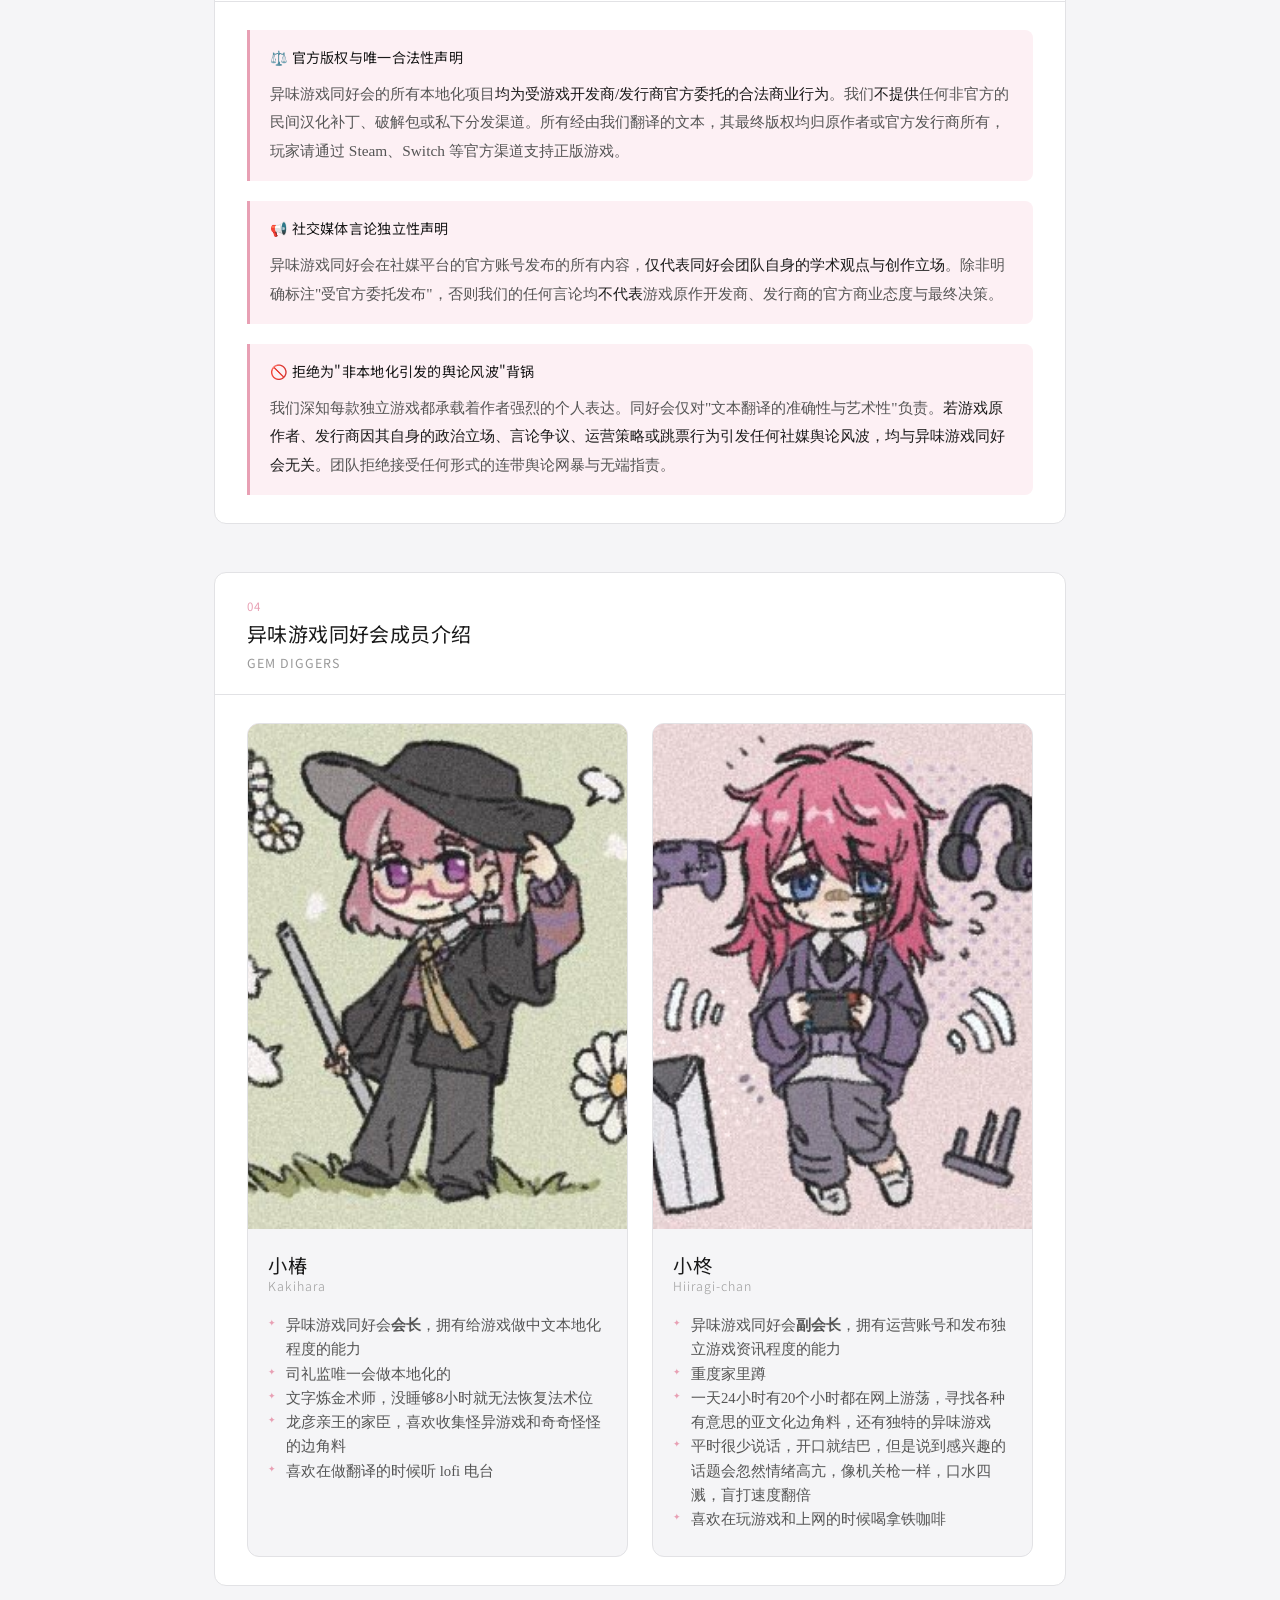
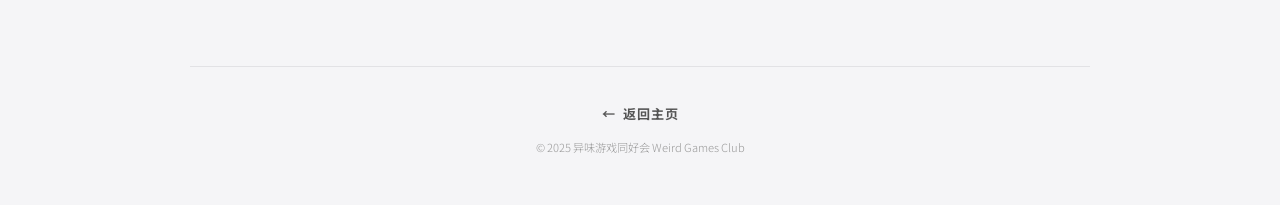
==== commit f4ae6dac: "Add files via upload" ====
--- a/about.html
+++ b/about.html
@@ -230,7 +230,7 @@
 /* ── 文本样式 ── */
 .prose {
   font-family: var(--font-body);
-  font-size: 1.05rem;
+  font-size: 2.05rem;
   color: var(--ink-dim);
   line-height: 1.9;
   font-weight: normal;
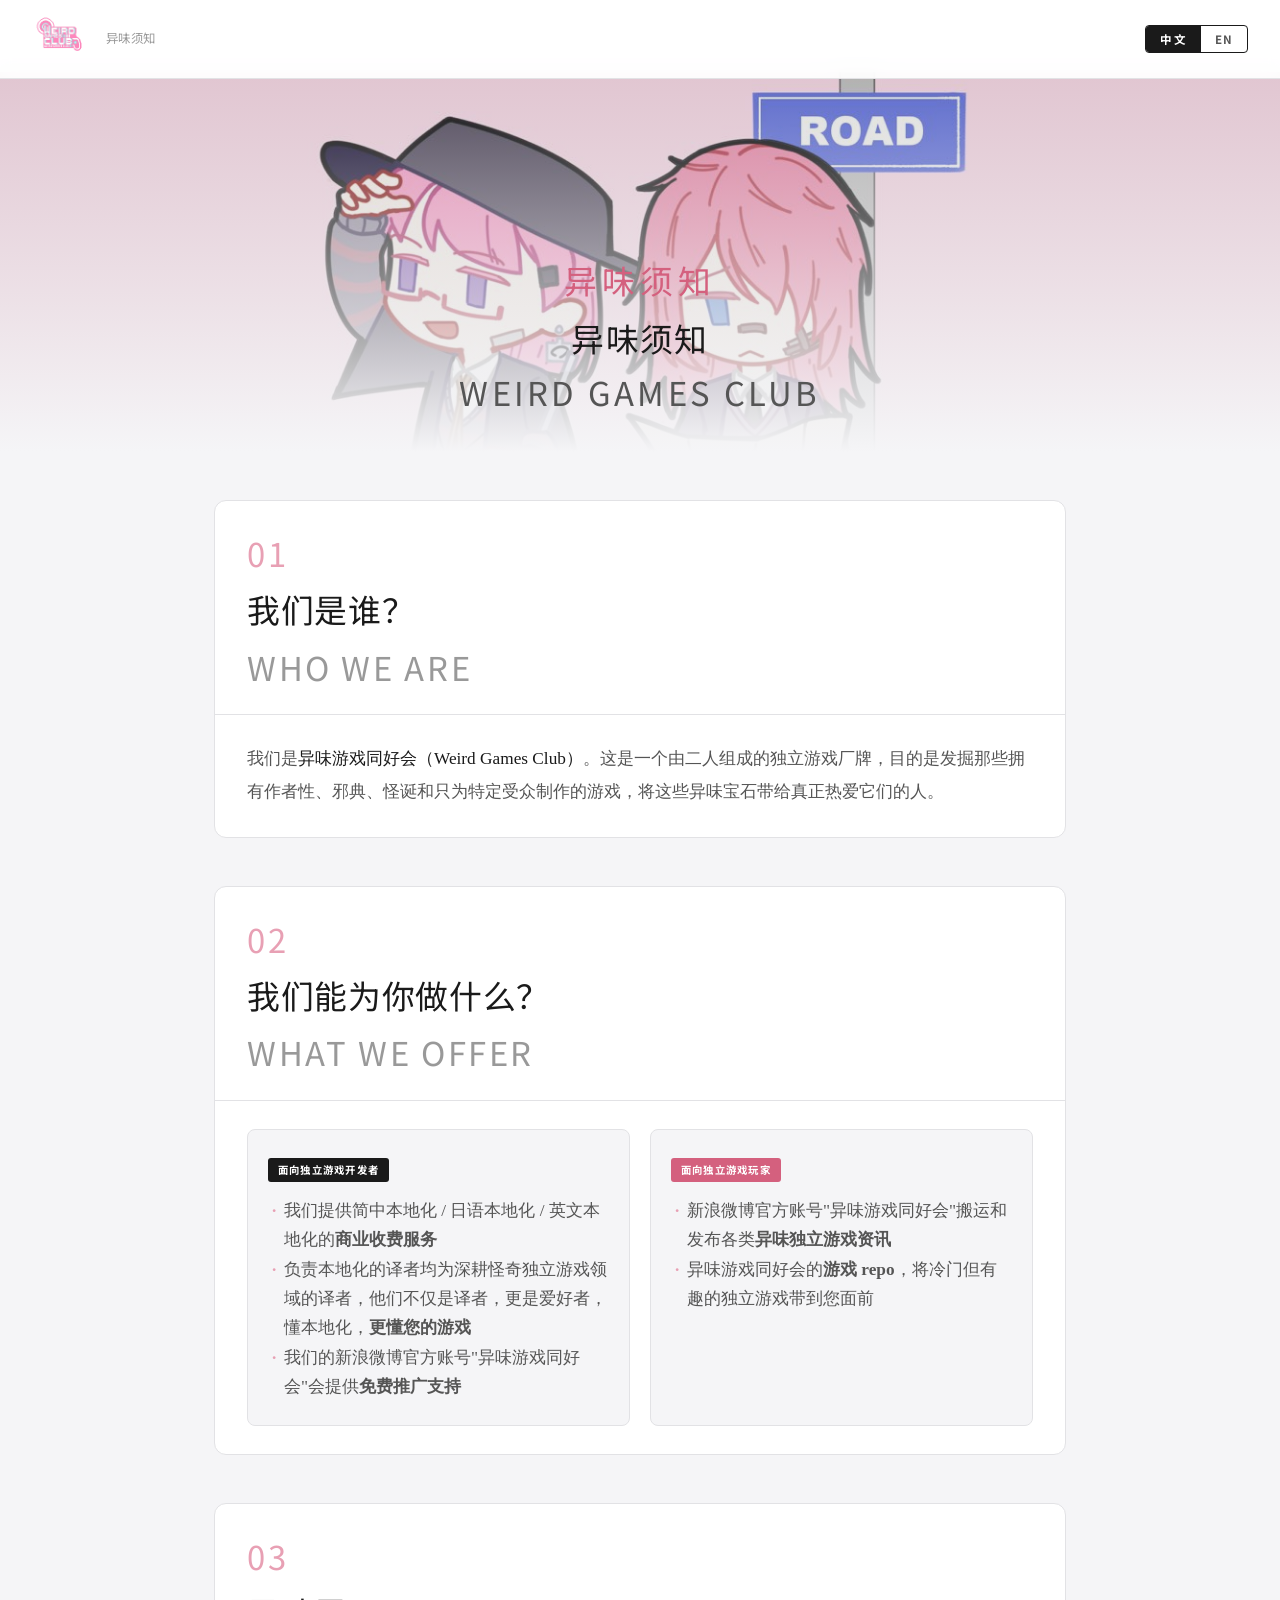
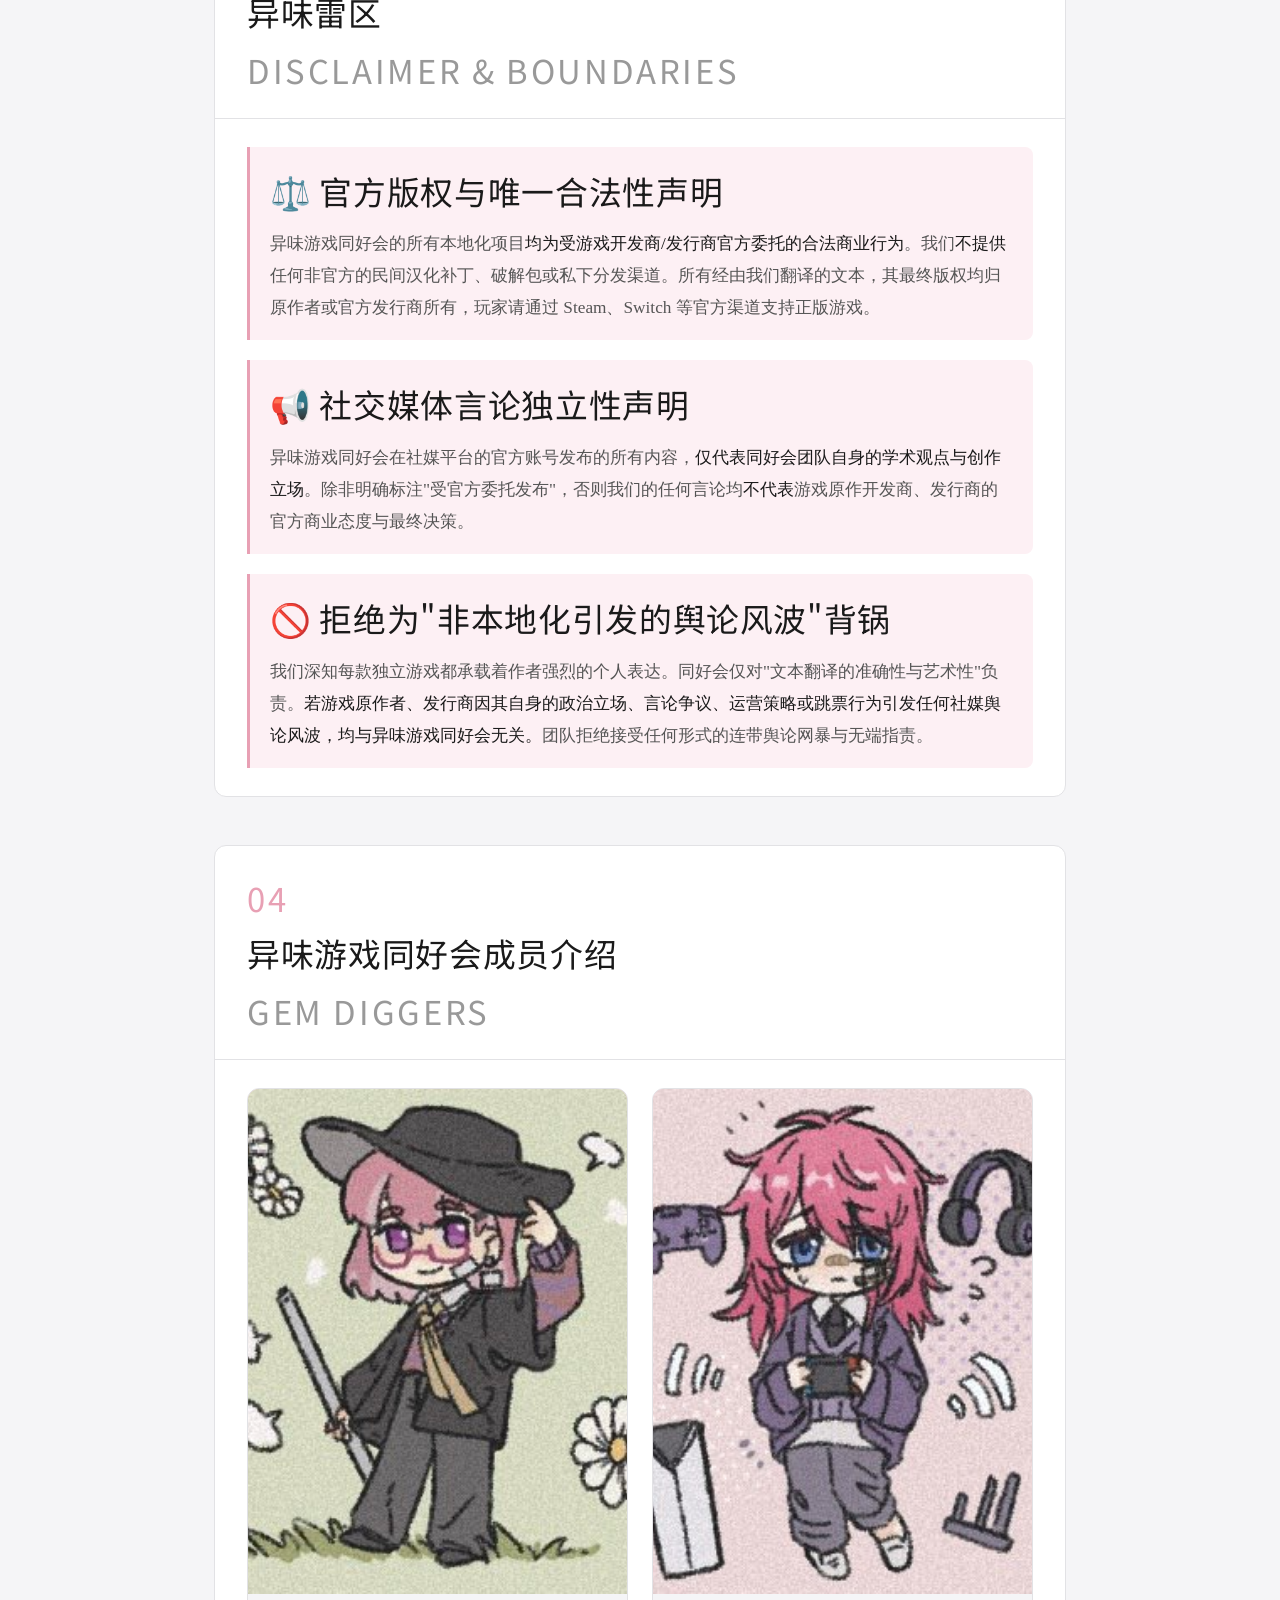
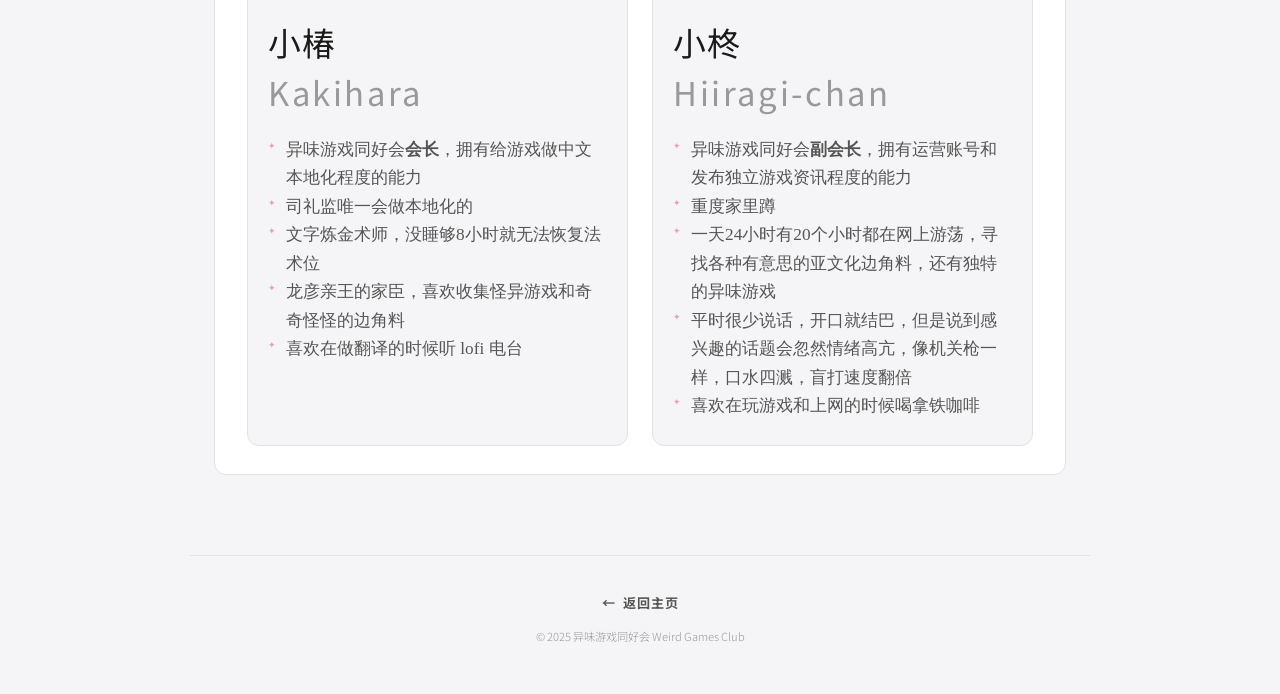
==== commit 4b82bb14: "Add files via upload" ====
--- a/about.html
+++ b/about.html
@@ -34,6 +34,8 @@
 :root {
   --font-title: 'ChaoHua Title A', 'Noto Sans SC', sans-serif;
   --font-body: 'ChaoHua Typewriter', 'Noto Serif SC', serif;
+  --font-size-title: 2.05rem;
+  --font-size-body: 1.08rem;
   --white: #ffffff;
   --off-white: #f5f5f7;
   --ink: #1a1a1a;
@@ -152,7 +154,7 @@
 }
 .hero-page-label {
   font-family: var(--font-title);
-  font-size: 0.62rem;
+  font-size: var(--font-size-title);
   color: var(--pink-deep);
   letter-spacing: 0.15em;
   text-transform: uppercase;
@@ -161,7 +163,7 @@
 }
 .hero-title {
   font-family: var(--font-title);
-  font-size: clamp(2rem, 5vw, 3rem);
+  font-size: var(--font-size-title);
   font-weight: normal;
   color: var(--ink);
   letter-spacing: 0.04em;
@@ -170,7 +172,7 @@
 }
 .hero-title-en {
   font-family: var(--font-title);
-  font-size: clamp(1rem, 2.5vw, 1.5rem);
+  font-size: var(--font-size-title);
   font-weight: normal;
   color: var(--ink-dim);
   letter-spacing: 0.1em;
@@ -203,21 +205,21 @@
 }
 .section-num {
   font-family: var(--font-title);
-  font-size: 0.72rem;
+  font-size: var(--font-size-title);
   color: var(--pink);
   letter-spacing: 0.1em;
   font-weight: normal;
 }
 .section-title-zh {
   font-family: var(--font-title);
-  font-size: 1.25rem;
+  font-size: var(--font-size-title);
   font-weight: normal;
   color: var(--ink);
   letter-spacing: 0.02em;
 }
 .section-title-en {
   font-family: var(--font-title);
-  font-size: 0.78rem;
+  font-size: var(--font-size-title);
   font-weight: normal;
   color: var(--ink-faint);
   letter-spacing: 0.08em;
@@ -230,7 +232,7 @@
 /* ── 文本样式 ── */
 .prose {
   font-family: var(--font-body);
-  font-size: 2.05rem;
+  font-size: var(--font-size-body);
   color: var(--ink-dim);
   line-height: 1.9;
   font-weight: normal;
@@ -268,7 +270,7 @@
 .service-card-label.pink { background: var(--pink-deep); }
 .service-card-title {
   font-family: var(--font-title);
-  font-size: 1rem;
+  font-size: var(--font-size-title);
   font-weight: normal;
   color: var(--ink);
   margin-bottom: 12px;
@@ -281,7 +283,7 @@
 }
 .service-list li {
   font-family: var(--font-body);
-  font-size: 0.96rem;
+  font-size: var(--font-size-body);
   color: var(--ink-dim);
   font-weight: normal;
   line-height: 1.7;
@@ -310,7 +312,7 @@
 }
 .disclaimer-item-title {
   font-family: var(--font-title);
-  font-size: 0.88rem;
+  font-size: var(--font-size-title);
   font-weight: normal;
   color: var(--ink);
   margin-bottom: 10px;
@@ -318,7 +320,7 @@
 }
 .disclaimer-item-body {
   font-family: var(--font-body);
-  font-size: 0.96rem;
+  font-size: var(--font-size-body);
   color: var(--ink-dim);
   line-height: 1.85;
   font-weight: normal;
@@ -368,15 +370,16 @@
 }
 .member-name-zh {
   font-family: var(--font-title);
-  font-size: 1.2rem;
+  font-size: var(--font-size-title);
   font-weight: normal;
   color: var(--ink);
   letter-spacing: 0.04em;
 }
 .member-name-en {
-  font-size: 0.78rem;
+  font-family: var(--font-title);
+  font-size: var(--font-size-title);
   color: var(--ink-faint);
-  font-weight: 300;
+  font-weight: normal;
   letter-spacing: 0.08em;
   margin-top: -6px;
 }
@@ -399,7 +402,7 @@
 }
 .member-traits li {
   font-family: var(--font-body);
-  font-size: 0.92rem;
+  font-size: var(--font-size-body);
   color: var(--ink-dim);
   font-weight: normal;
   line-height: 1.65;
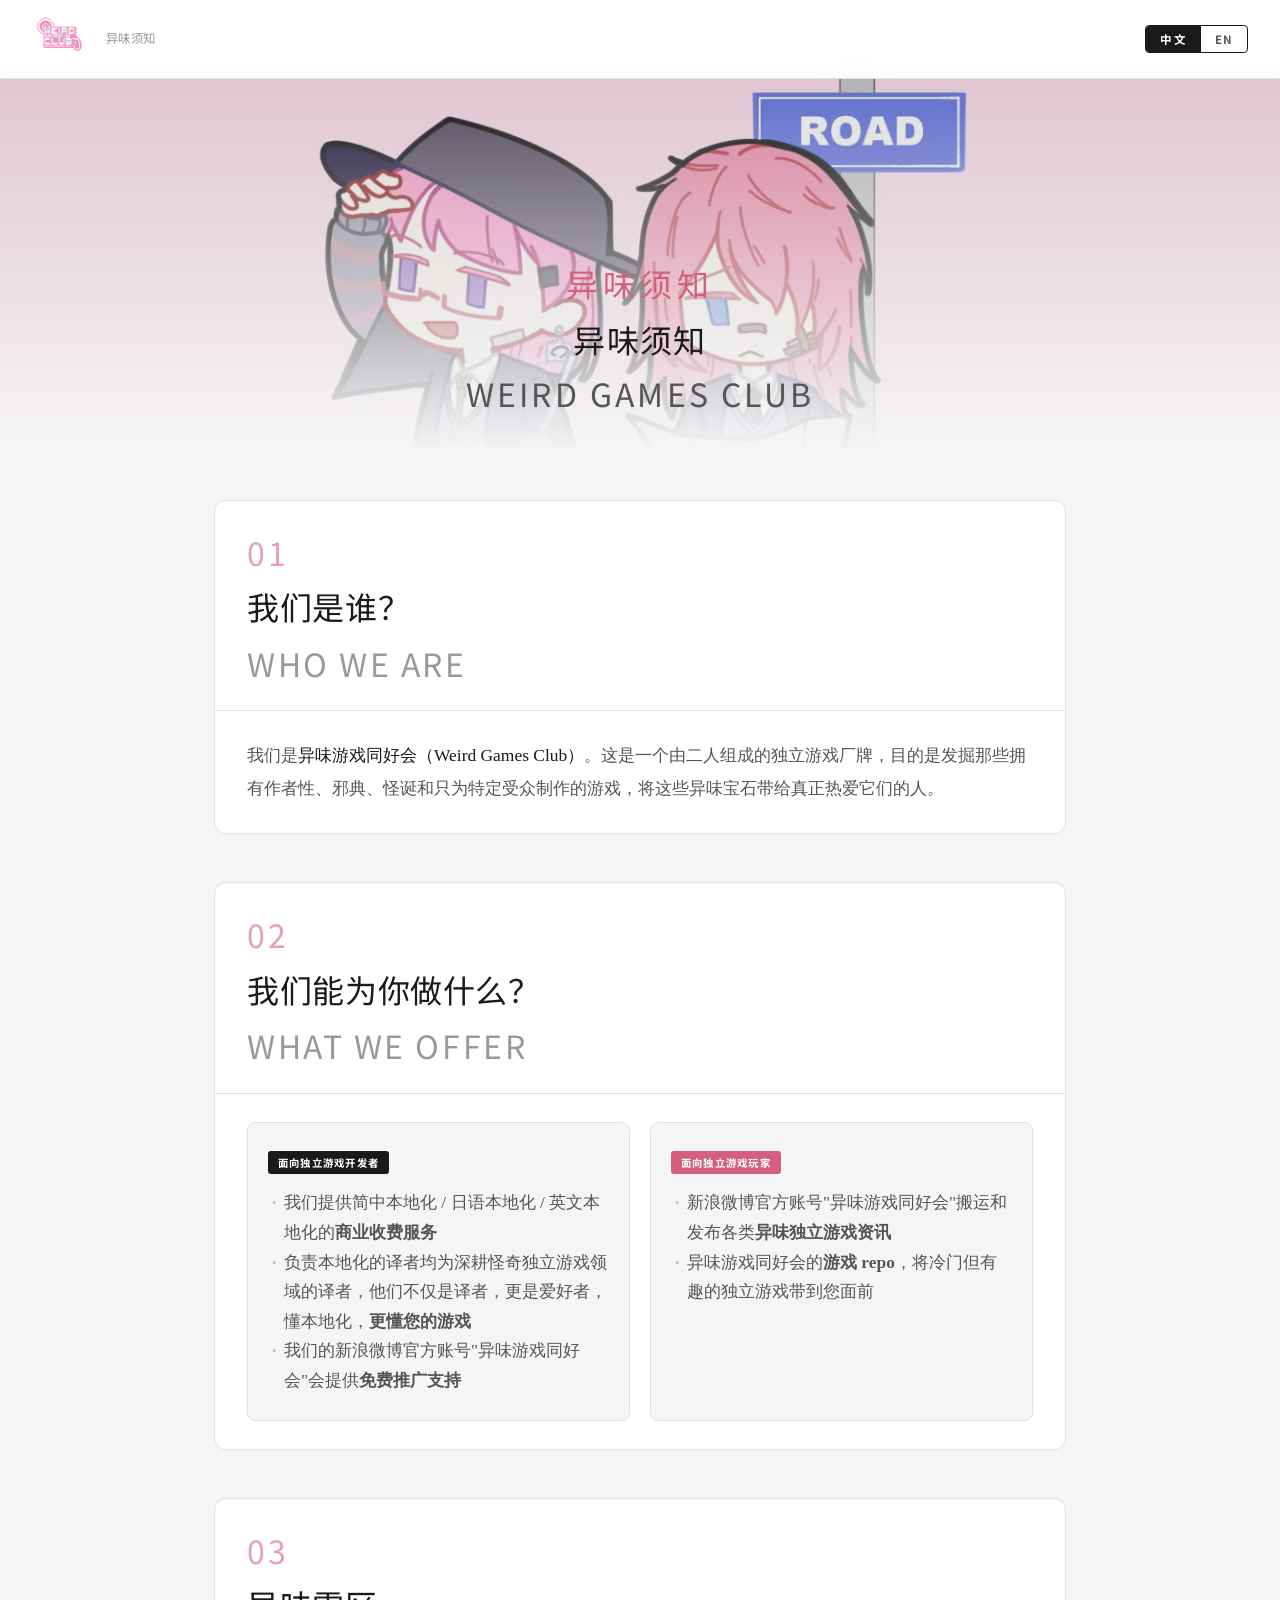
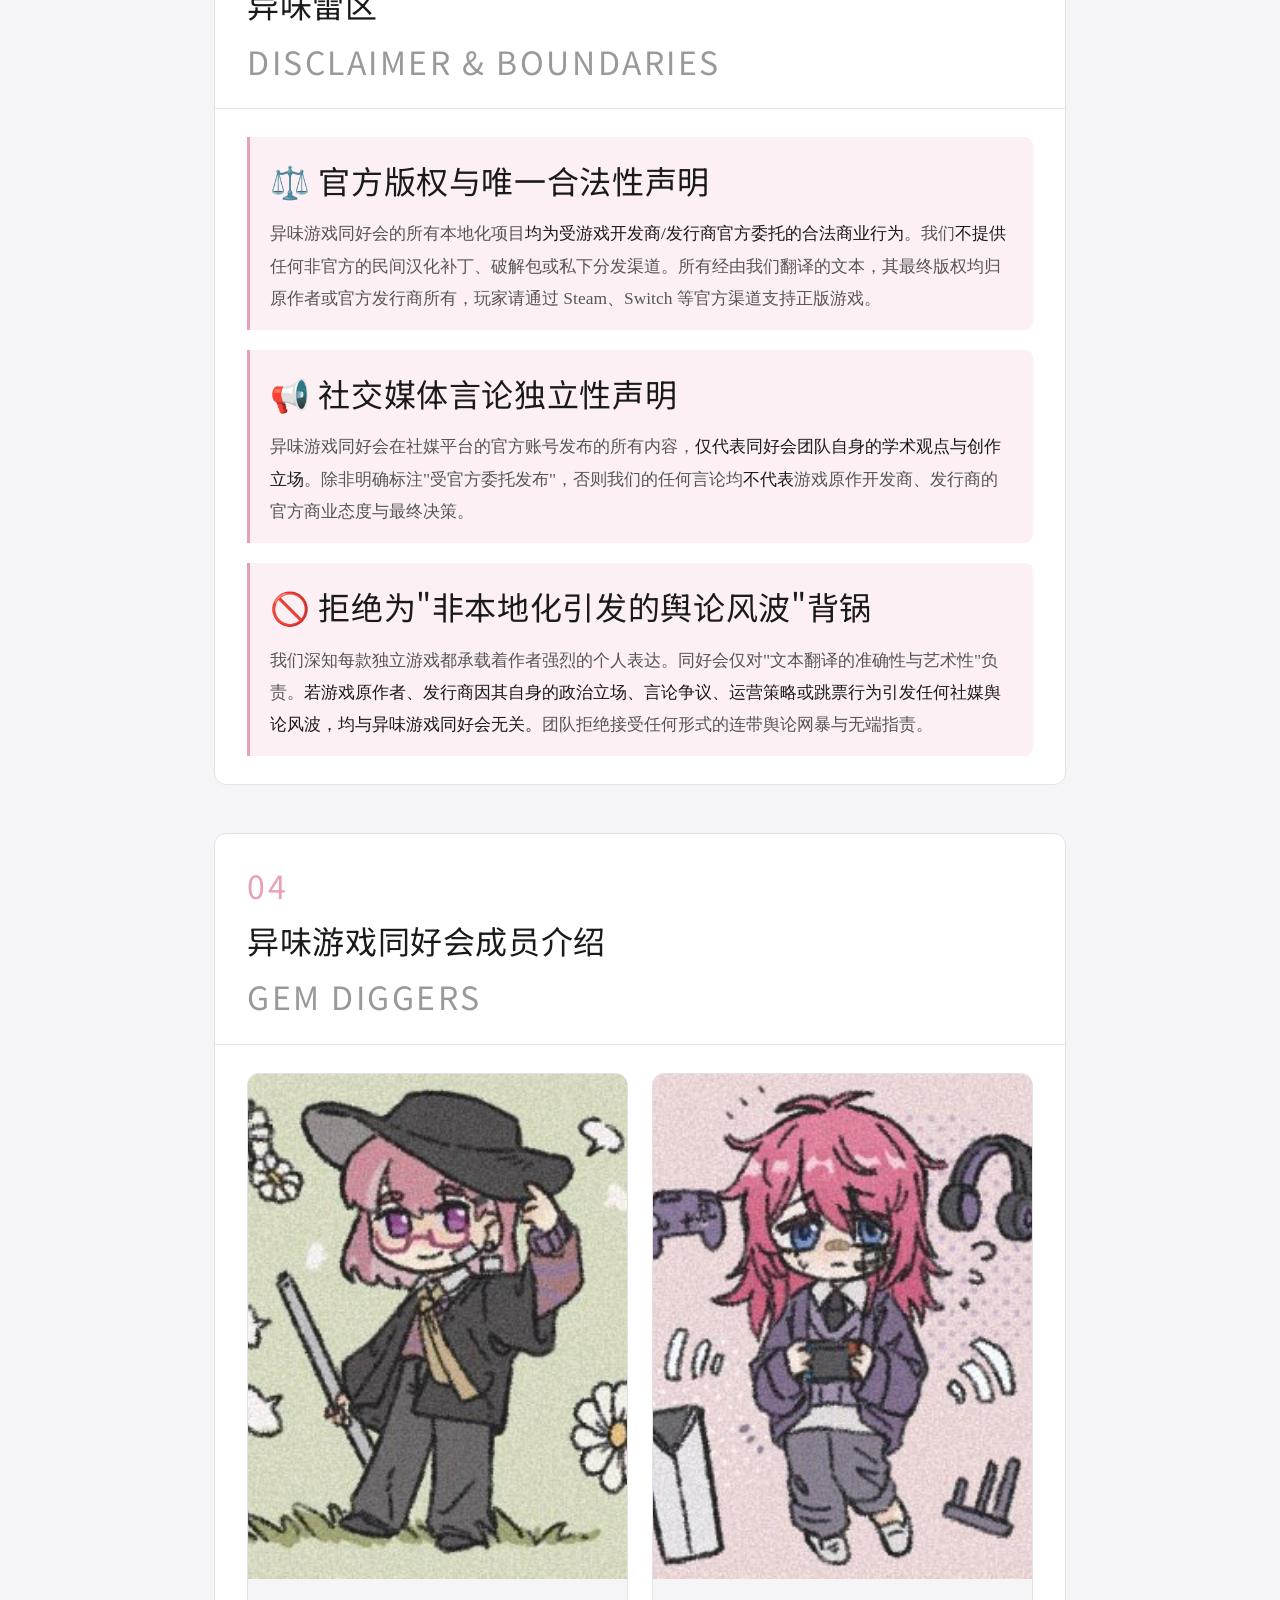
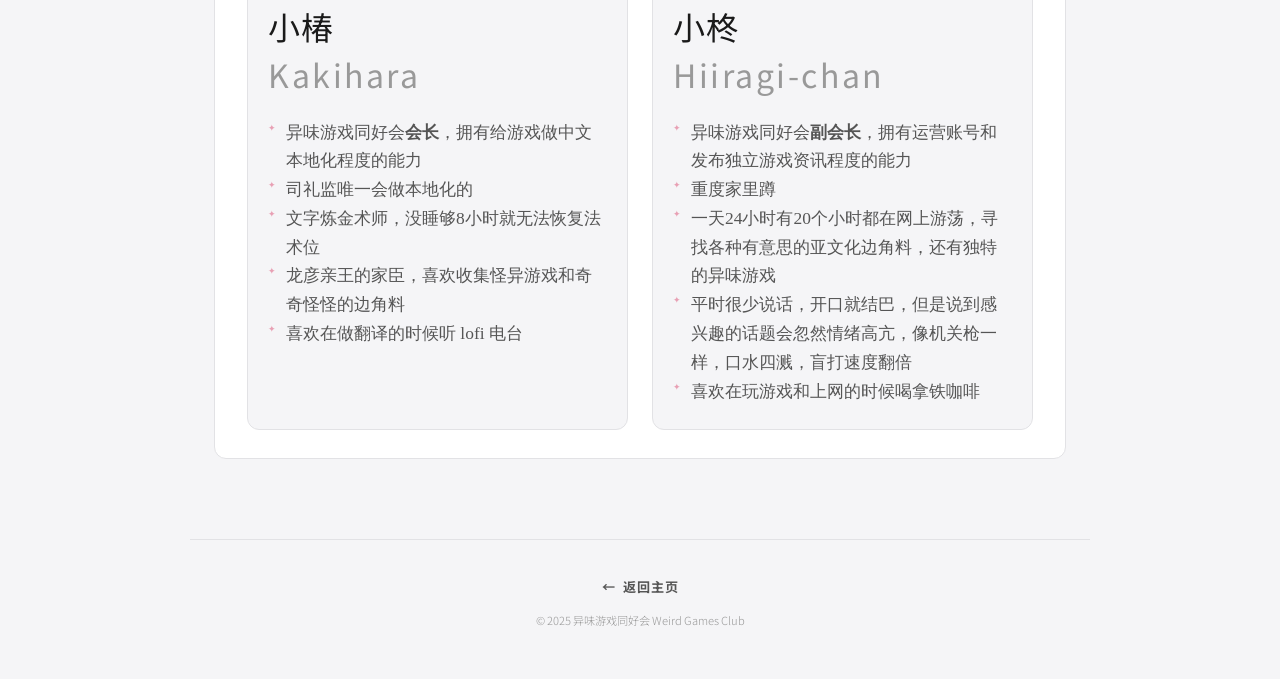
==== commit f8663b9a: "Add files via upload" ====
--- a/about.html
+++ b/about.html
@@ -34,8 +34,8 @@
 :root {
   --font-title: 'ChaoHua Title A', 'Noto Sans SC', sans-serif;
   --font-body: 'ChaoHua Typewriter', 'Noto Serif SC', serif;
-  --font-size-title: 2.05rem;
-  --font-size-body: 1.08rem;
+  --font-size-title: 2.00rem;
+  --font-size-body: 1.09rem;
   --white: #ffffff;
   --off-white: #f5f5f7;
   --ink: #1a1a1a;
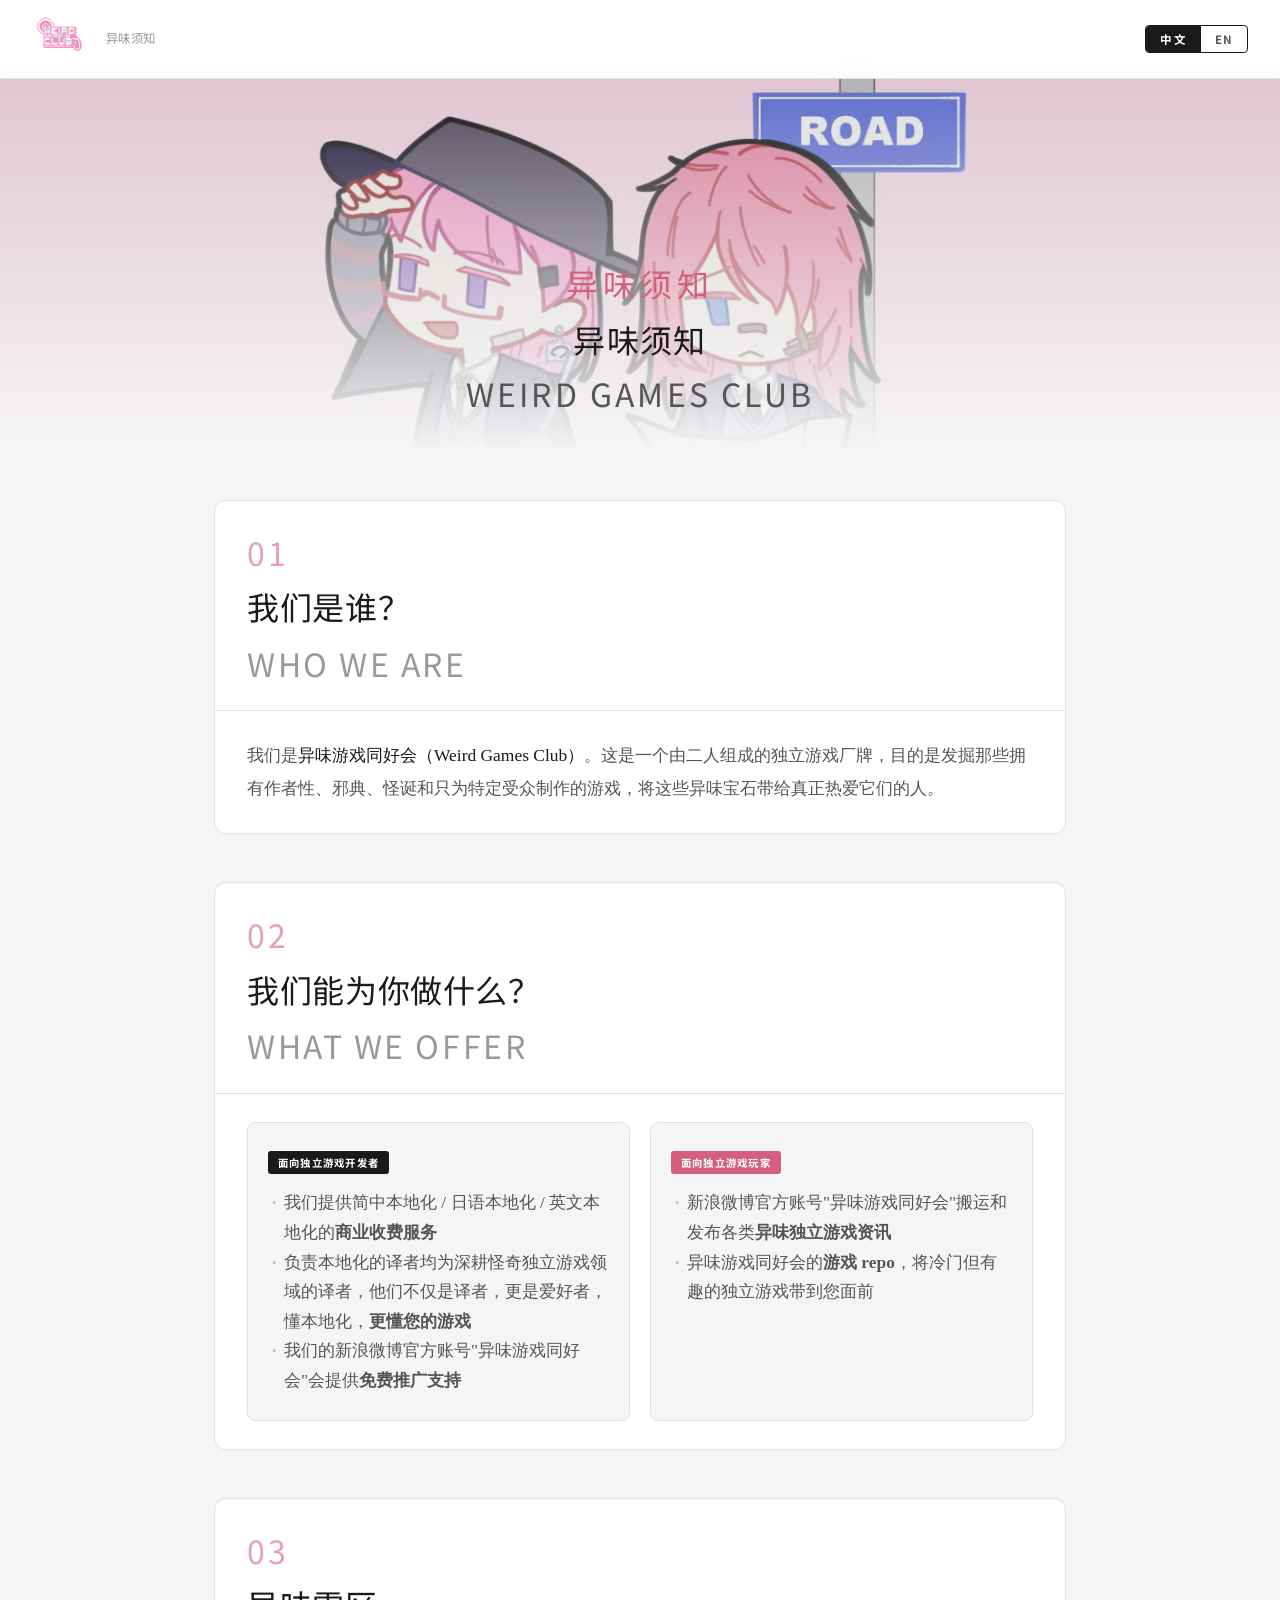
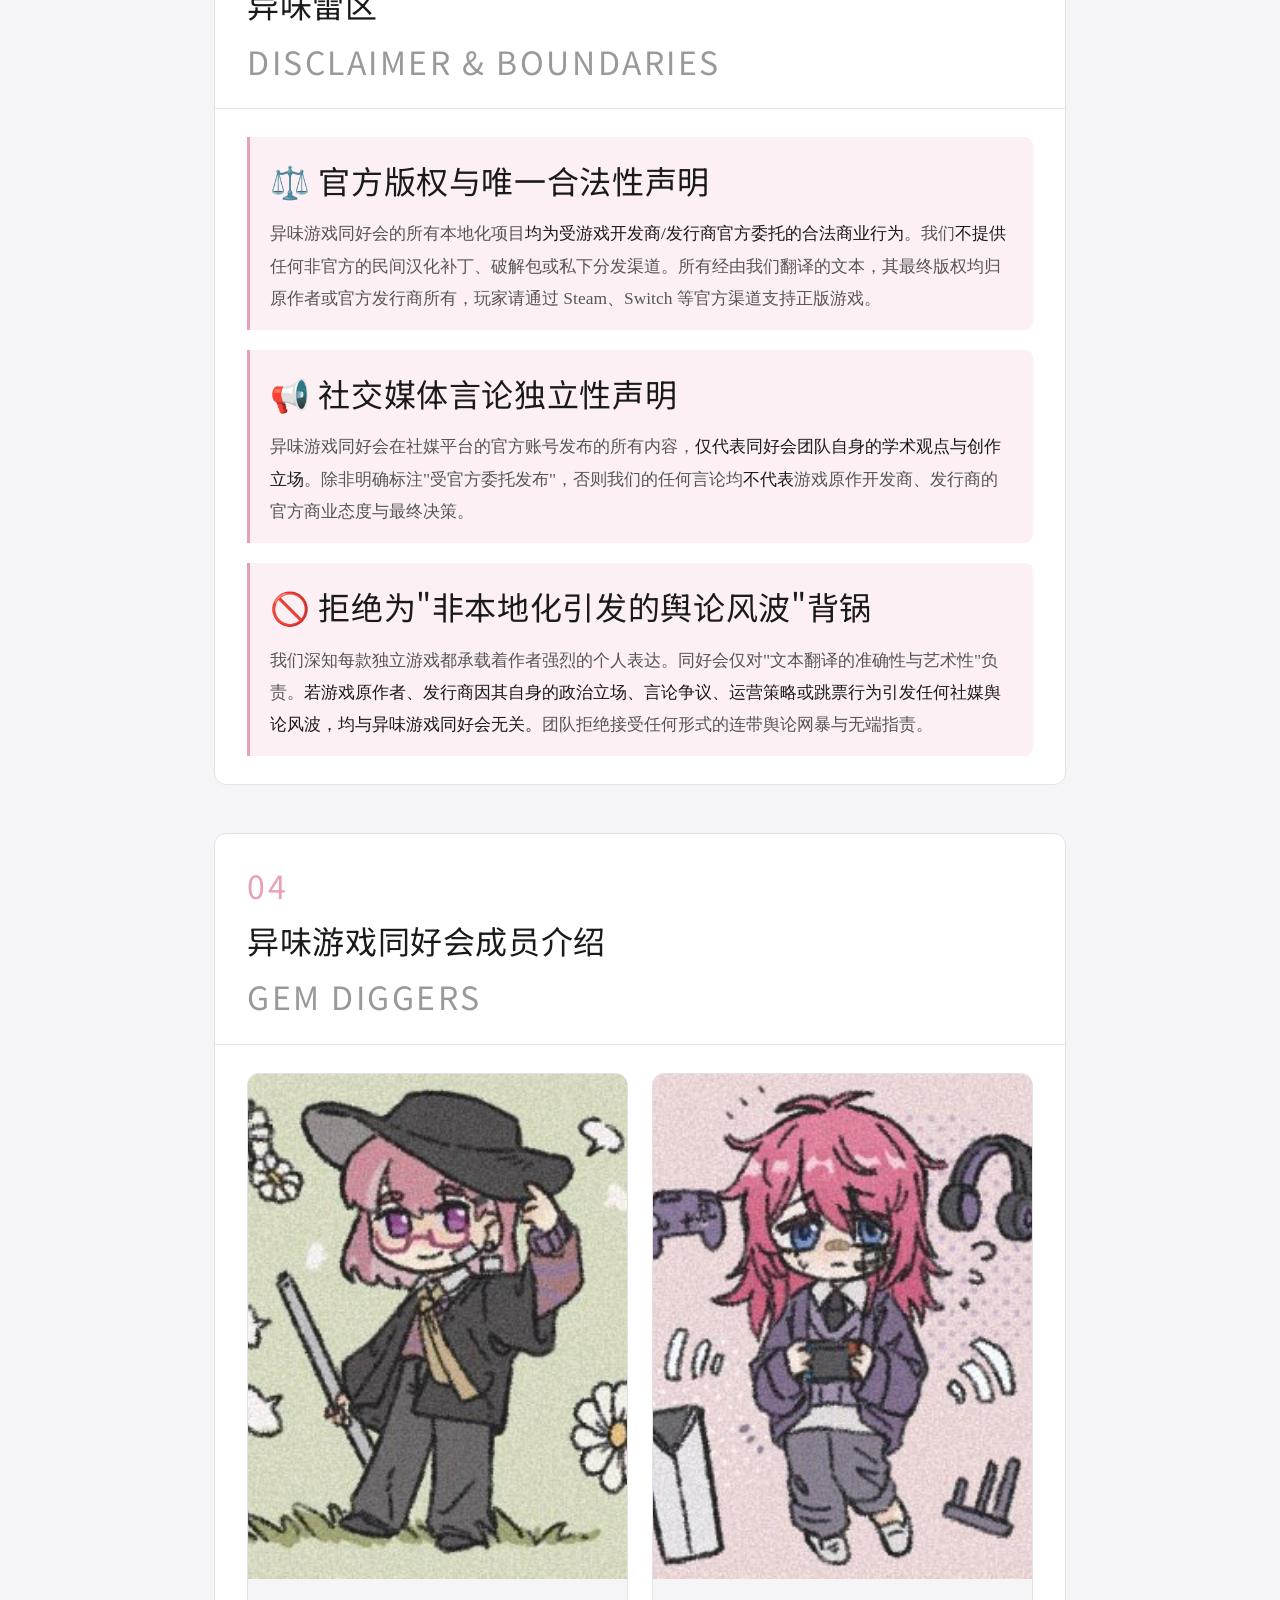
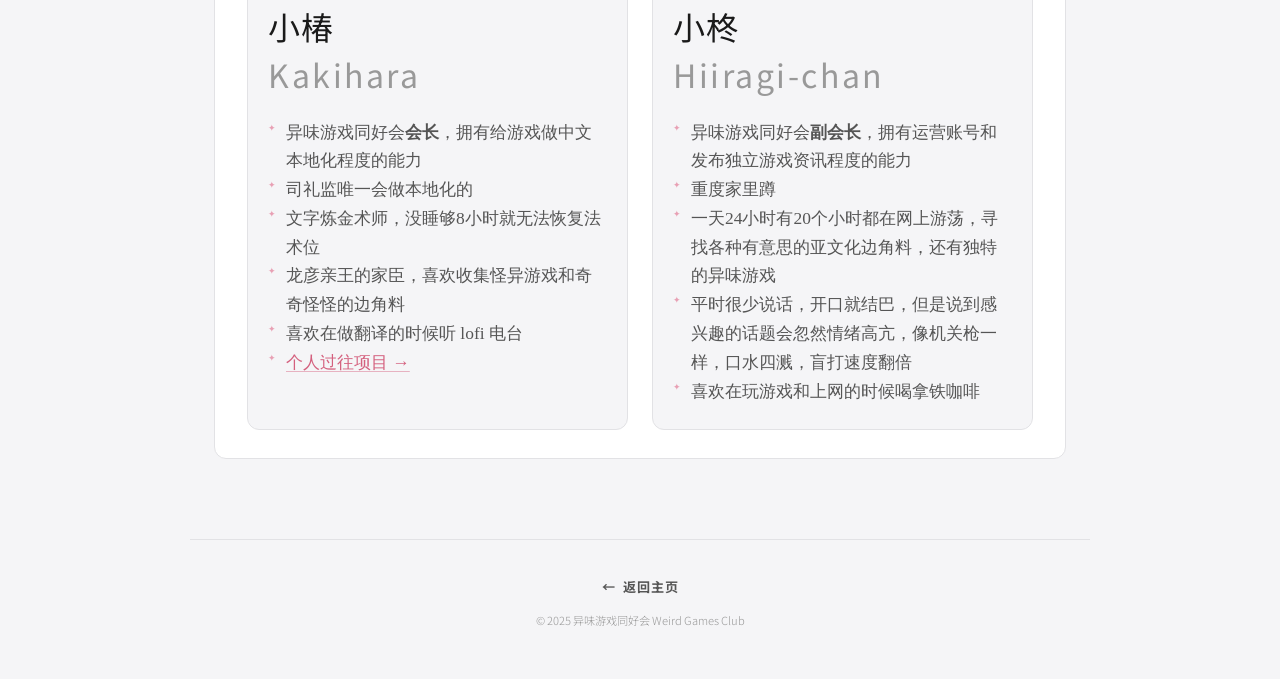
==== commit bc52548f: "Add files via upload" ====
--- a/about.html
+++ b/about.html
@@ -416,6 +416,17 @@
   font-size: 0.55rem;
   color: var(--pink);
   top: 3px;
+}
+.member-traits a {
+  color: var(--pink-deep);
+  font-weight: normal;
+  text-decoration: underline;
+  text-decoration-color: rgba(212, 96, 126, 0.45);
+  text-underline-offset: 3px;
+  transition: color 0.15s;
+}
+.member-traits a:hover {
+  color: var(--ink);
 }
 
 /* ── 底部返回 ── */
@@ -715,11 +726,13 @@
               <li>文字炼金术师，没睡够8小时就无法恢复法术位</li>
               <li>龙彦亲王的家臣，喜欢收集怪异游戏和奇奇怪怪的边角料</li>
               <li>喜欢在做翻译的时候听 lofi 电台</li>
+              <li><a href="portfolio.html">个人过往项目 →</a></li>
             </ul>
             <ul class="member-traits lang-en">
               <li>21st-century priest of Attis and your <strong>indie-friendly game translator</strong></li>
               <li>A vassal of Prince Tatsuhiko, dedicated to collecting bizarre titles and eccentric ephemera</li>
               <li>Fueled by Lo-Fi radio channels while deep-diving into localizations</li>
+              <li><a href="portfolio.html">Past portfolio projects →</a></li>
             </ul>
           </div>
         </div>
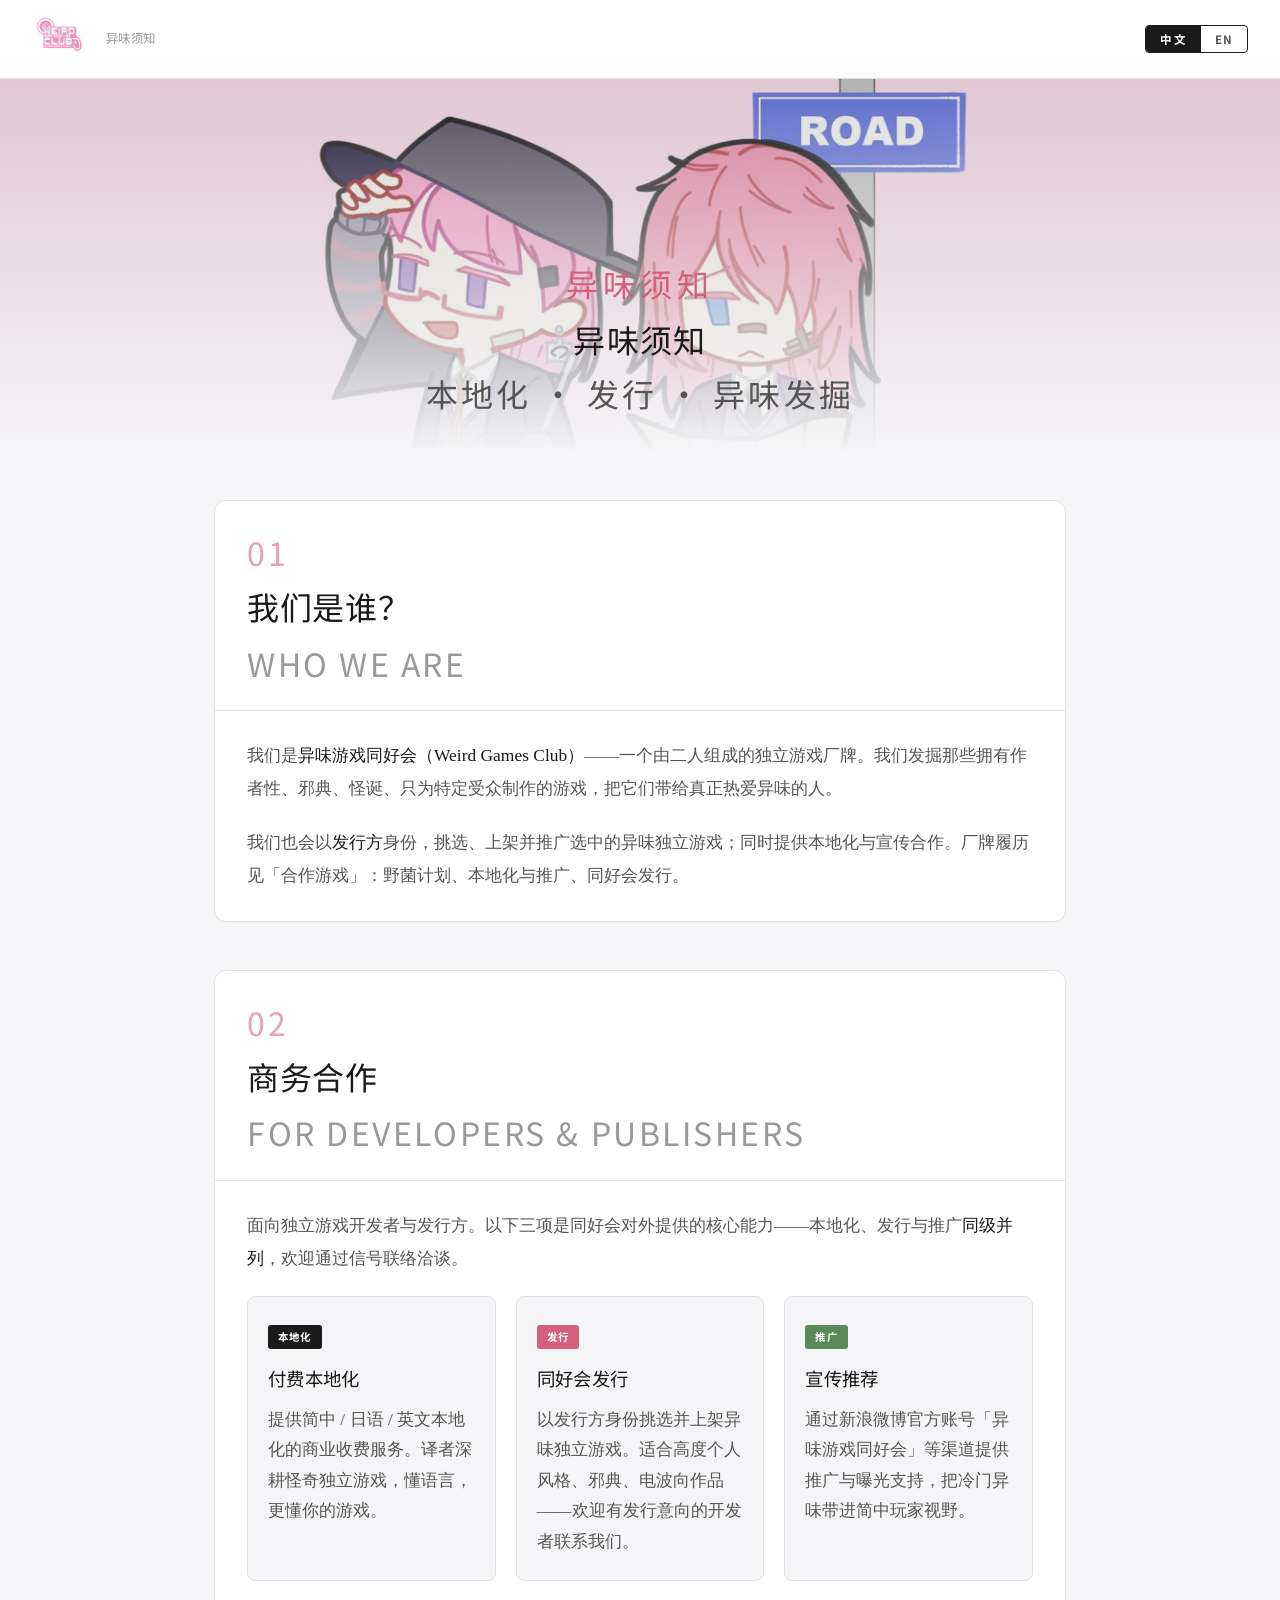
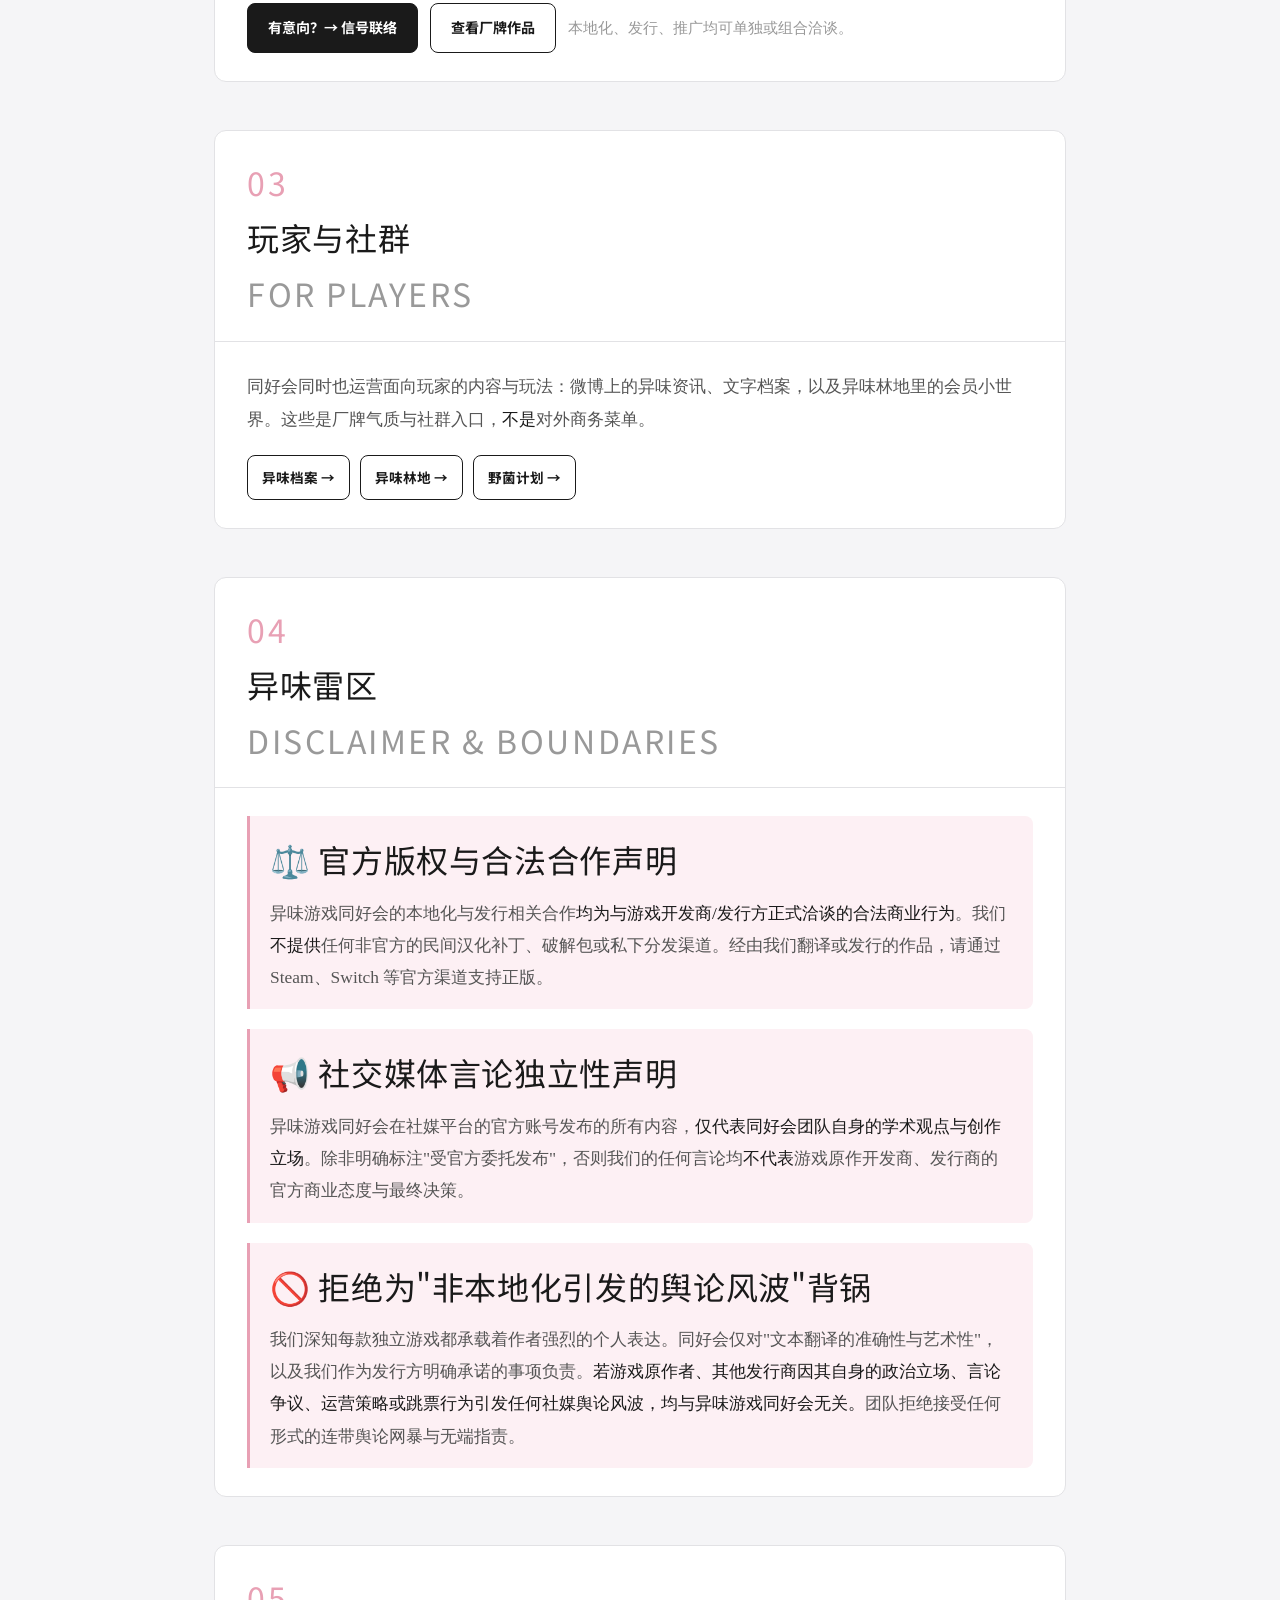
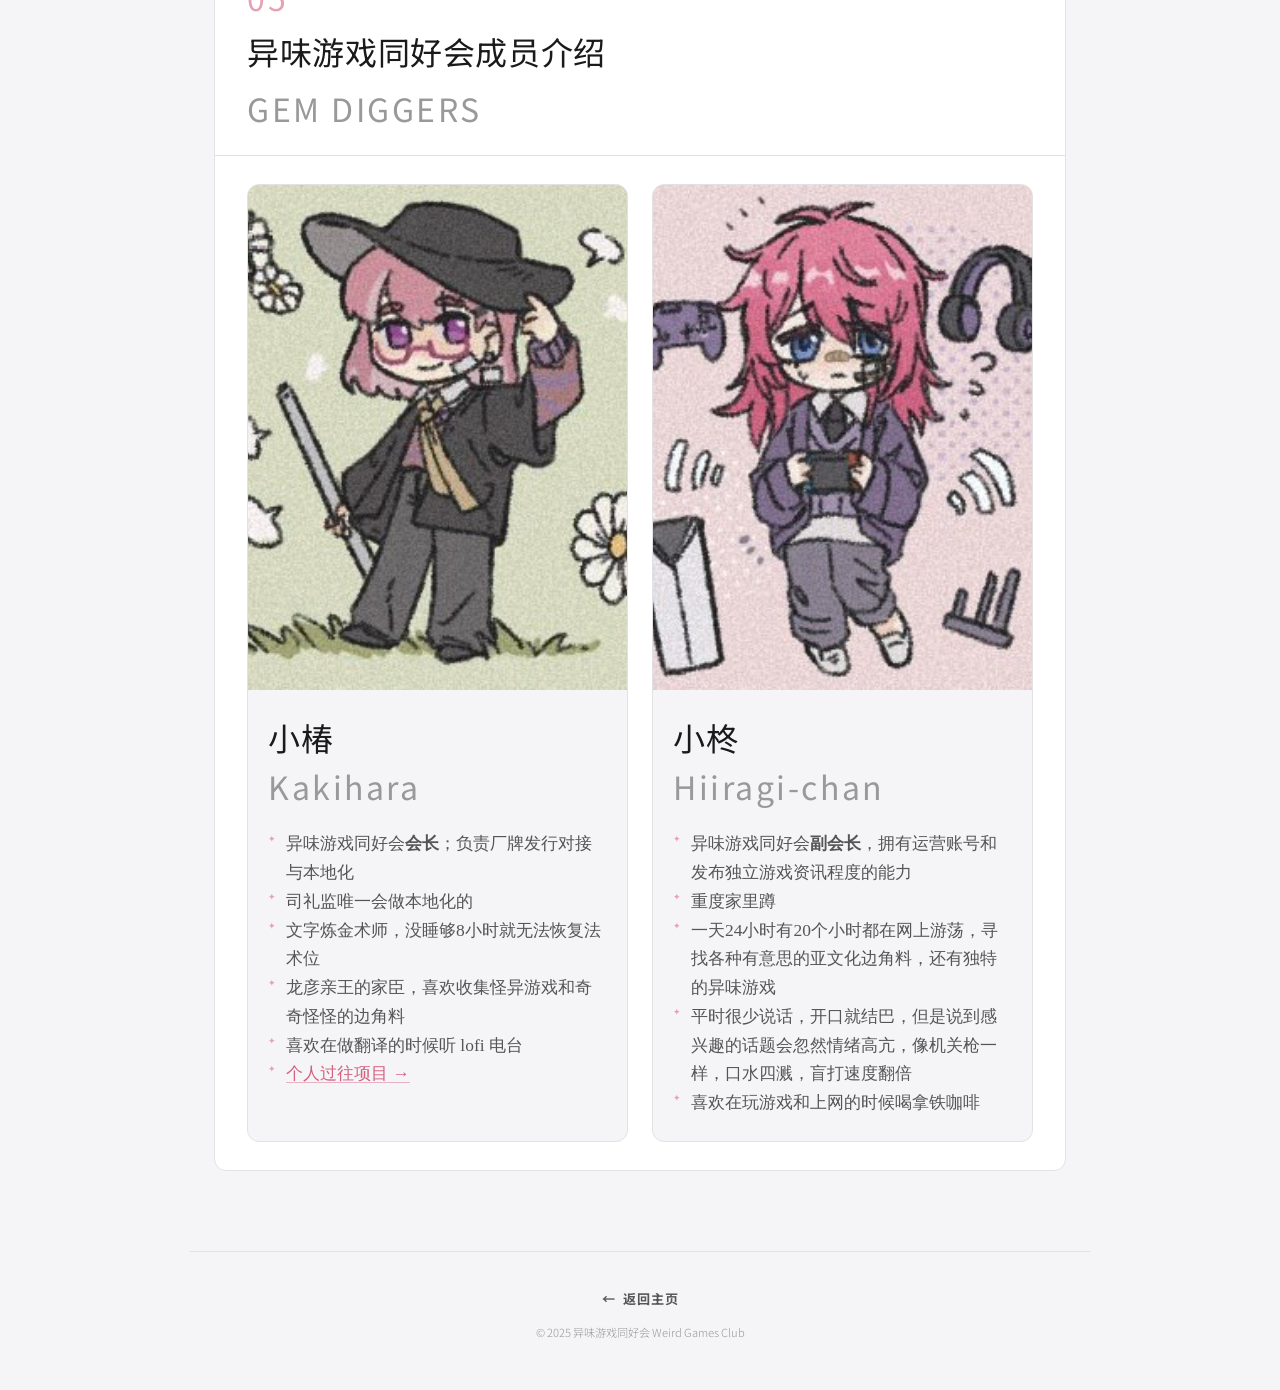
==== commit b8c83c81: "Add files via upload" ====
--- a/about.html
+++ b/about.html
@@ -243,11 +243,14 @@
 }
 .prose p + p { margin-top: 1.2em; }
 
-/* ── 服务区两列 ── */
+/* ── 商务能力三列 ── */
 .service-grid {
   display: grid;
   grid-template-columns: 1fr 1fr;
   gap: 20px;
+}
+.service-grid--biz {
+  grid-template-columns: repeat(3, minmax(0, 1fr));
 }
 .service-card {
   background: var(--off-white);
@@ -268,12 +271,21 @@
   margin-bottom: 14px;
 }
 .service-card-label.pink { background: var(--pink-deep); }
+.service-card-label.moss { background: #5a8a5a; }
 .service-card-title {
   font-family: var(--font-title);
-  font-size: var(--font-size-title);
-  font-weight: normal;
-  color: var(--ink);
-  margin-bottom: 12px;
+  font-size: 1.15rem;
+  font-weight: normal;
+  color: var(--ink);
+  margin-bottom: 10px;
+  letter-spacing: 0.02em;
+}
+.service-card-body {
+  font-family: var(--font-body);
+  font-size: var(--font-size-body);
+  color: var(--ink-dim);
+  font-weight: normal;
+  line-height: 1.75;
 }
 .service-list {
   list-style: none;
@@ -296,6 +308,63 @@
   left: 4px;
   color: var(--pink);
   font-weight: 700;
+}
+
+.biz-cta {
+  margin-top: 22px;
+  display: flex;
+  flex-wrap: wrap;
+  gap: 12px;
+  align-items: center;
+}
+.biz-cta-btn {
+  display: inline-flex;
+  align-items: center;
+  gap: 6px;
+  padding: 12px 20px;
+  border: 1px solid var(--border-dark);
+  border-radius: 8px;
+  background: var(--ink);
+  color: var(--white);
+  text-decoration: none;
+  font-size: 0.88rem;
+  font-weight: 700;
+  transition: opacity 0.15s, transform 0.15s;
+}
+.biz-cta-btn:hover { opacity: 0.9; transform: translateY(-1px); }
+.biz-cta-btn.secondary {
+  background: var(--white);
+  color: var(--ink);
+}
+.biz-cta-note {
+  font-family: var(--font-body);
+  font-size: 0.92rem;
+  color: var(--ink-faint);
+  line-height: 1.6;
+}
+
+.community-links {
+  display: flex;
+  flex-wrap: wrap;
+  gap: 10px;
+  margin-top: 1.2em;
+}
+.community-link {
+  display: inline-flex;
+  align-items: center;
+  gap: 6px;
+  padding: 10px 14px;
+  border: 1px solid var(--border-dark);
+  border-radius: 8px;
+  text-decoration: none;
+  color: var(--ink);
+  font-size: 0.85rem;
+  font-weight: 700;
+  transition: all 0.15s;
+}
+.community-link:hover {
+  background: var(--ink);
+  color: var(--white);
 }
 
 /* ── 免责声明区 ── */
@@ -505,7 +574,8 @@
   .page-body { padding: 32px 16px 60px; gap: 32px; }
   .section-header { padding: 18px 20px 16px; }
   .section-body { padding: 20px; }
-  .service-grid { grid-template-columns: 1fr; }
+  .service-grid,
+  .service-grid--biz { grid-template-columns: 1fr; }
   .members-grid { grid-template-columns: 1fr; }
   .member-img-wrap { aspect-ratio: 4/3; }
 }
@@ -551,8 +621,8 @@
       <span class="lang-en-inline">Who We Are</span>
     </div>
     <div class="hero-title-en">
-      <span class="lang-zh-inline">WEIRD GAMES CLUB</span>
-      <span class="lang-en-inline">WEIRD GAMES CLUB</span>
+      <span class="lang-zh-inline">本地化 · 发行 · 异味发掘</span>
+      <span class="lang-en-inline">Localization · Publishing · Weird Curation</span>
     </div>
   </div>
 </div>
@@ -574,74 +644,148 @@
     </div>
     <div class="section-body">
       <div class="prose lang-zh">
-        <p>我们是<strong>异味游戏同好会（Weird Games Club）</strong>。这是一个由二人组成的独立游戏厂牌，目的是发掘那些拥有作者性、邪典、怪诞和只为特定受众制作的游戏，将这些异味宝石带给真正热爱它们的人。</p>
+        <p>我们是<strong>异味游戏同好会（Weird Games Club）</strong>——一个由二人组成的独立游戏厂牌。我们发掘那些拥有作者性、邪典、怪诞、只为特定受众制作的游戏，把它们带给真正热爱异味的人。</p>
+        <p>我们也会以<strong>发行方</strong>身份，挑选、上架并推广选中的异味独立游戏；同时提供本地化与宣传合作。厂牌履历见「合作游戏」：野菌计划、本地化与推广、同好会发行。</p>
       </div>
       <div class="prose lang-en">
-        <p>We are the <strong>Weird Games Club</strong>, a two-person indie outfit hunting for the cult, the surreal, and the beautifully bizarre. We believe that some games are only meant for a chosen few. Our job? To find those eccentric masterpieces and deliver them to the players who live for the weird.</p>
+        <p>We are the <strong>Weird Games Club</strong> — a two-person indie label hunting for the cult, the surreal, and the beautifully bizarre. Some games are only meant for a chosen few; our job is to find them and put them in the right hands.</p>
+        <p>We also <strong>publish</strong> selected weird indies, and partner on localization and promotion. See our catalog under Supported Games: Mushroom Land, Loc &amp; Promo, and Published by Us.</p>
       </div>
     </div>
   </div>
 
-  <!-- 02 我们能为你做什么 -->
+  <!-- 02 商务合作（独占） -->
   <div class="section">
     <div class="section-header">
       <div>
         <div class="section-num">02</div>
         <div class="section-title-zh">
-          <span class="lang-zh-inline">我们能为你做什么？</span>
-          <span class="lang-en-inline">What We Offer</span>
-        </div>
-        <div class="section-title-en">WHAT WE OFFER</div>
+          <span class="lang-zh-inline">商务合作</span>
+          <span class="lang-en-inline">Business Partners</span>
+        </div>
+        <div class="section-title-en">FOR DEVELOPERS &amp; PUBLISHERS</div>
       </div>
     </div>
     <div class="section-body">
-      <div class="service-grid">
-
-        <!-- 面向开发者 -->
+      <div class="prose lang-zh" style="margin-bottom:1.2em;">
+        <p>面向独立游戏开发者与发行方。以下三项是同好会对外提供的核心能力——本地化、发行与推广<strong>同级并列</strong>，欢迎通过信号联络洽谈。</p>
+      </div>
+      <div class="prose lang-en" style="margin-bottom:1.2em;">
+        <p>For indie developers and publishers. Three core offerings at equal weight — localization, publishing, and promo. Reach out via Contact to talk.</p>
+      </div>
+
+      <div class="service-grid service-grid--biz">
         <div class="service-card">
           <span class="service-card-label">
-            <span class="lang-zh-inline">面向独立游戏开发者</span>
-            <span class="lang-en-inline">For Indie Developers</span>
+            <span class="lang-zh-inline">本地化</span>
+            <span class="lang-en-inline">Localization</span>
           </span>
-          <ul class="service-list lang-zh">
-            <li>我们提供简中本地化 / 日语本地化 / 英文本地化的<strong>商业收费服务</strong></li>
-            <li>负责本地化的译者均为深耕怪奇独立游戏领域的译者，他们不仅是译者，更是爱好者，懂本地化，<strong>更懂您的游戏</strong></li>
-            <li>我们的新浪微博官方账号"异味游戏同好会"会提供<strong>免费推广支持</strong></li>
-          </ul>
-          <ul class="service-list lang-en">
-            <li>We offer premium localization services for <strong>Simplified Chinese, Japanese, and English</strong></li>
-            <li>Our translators aren't just language experts — they are die-hard fans deeply rooted in the bizarre and cult indie scene</li>
-            <li>Complimentary shout-outs and promotional support on our official <strong>Weibo account</strong></li>
-          </ul>
-        </div>
-
-        <!-- 面向玩家 -->
+          <div class="service-card-title">
+            <span class="lang-zh-inline">付费本地化</span>
+            <span class="lang-en-inline">Paid localization</span>
+          </div>
+          <div class="service-card-body lang-zh">
+            提供简中 / 日语 / 英文本地化的商业收费服务。译者深耕怪奇独立游戏，懂语言，更懂你的游戏。
+          </div>
+          <div class="service-card-body lang-en">
+            Premium Simplified Chinese, Japanese, and English localization. Translators rooted in the cult indie scene — language experts who get your game.
+          </div>
+        </div>
+
         <div class="service-card">
           <span class="service-card-label pink">
-            <span class="lang-zh-inline">面向独立游戏玩家</span>
-            <span class="lang-en-inline">For Gamers</span>
+            <span class="lang-zh-inline">发行</span>
+            <span class="lang-en-inline">Publishing</span>
           </span>
-          <ul class="service-list lang-zh">
-            <li>新浪微博官方账号"异味游戏同好会"搬运和发布各类<strong>异味独立游戏资讯</strong></li>
-            <li>异味游戏同好会的<strong>游戏 repo</strong>，将冷门但有趣的独立游戏带到您面前</li>
-          </ul>
-          <ul class="service-list lang-en">
-            <li>Our official <strong>Weibo account</strong> is your hub for all things weird and wonderful in the indie world</li>
-            <li>We curate the latest obscure game news and drop our own passionate <strong>game reviews</strong></li>
-            <li>Our mission: drag hidden, eccentric gems out of the shadows and onto your screen</li>
-          </ul>
-        </div>
-
+          <div class="service-card-title">
+            <span class="lang-zh-inline">同好会发行</span>
+            <span class="lang-en-inline">We publish</span>
+          </div>
+          <div class="service-card-body lang-zh">
+            以发行方身份挑选并上架异味独立游戏。适合高度个人风格、邪典、电波向作品——欢迎有发行意向的开发者联系我们。
+          </div>
+          <div class="service-card-body lang-en">
+            We publish selected weird indies under our own label. Personal, cult, radio-wave titles welcome — talk to us if you want a publisher who gets the odd.
+          </div>
+        </div>
+
+        <div class="service-card">
+          <span class="service-card-label moss">
+            <span class="lang-zh-inline">推广</span>
+            <span class="lang-en-inline">Promo</span>
+          </span>
+          <div class="service-card-title">
+            <span class="lang-zh-inline">宣传推荐</span>
+            <span class="lang-en-inline">Promotion</span>
+          </div>
+          <div class="service-card-body lang-zh">
+            通过新浪微博官方账号「异味游戏同好会」等渠道提供推广与曝光支持，把冷门异味带进简中玩家视野。
+          </div>
+          <div class="service-card-body lang-en">
+            Promotional support via our official Weibo and related channels — helping obscure weird gems reach Simplified Chinese players.
+          </div>
+        </div>
+      </div>
+
+      <div class="biz-cta">
+        <a class="biz-cta-btn" href="contact.html">
+          <span class="lang-zh-inline">有意向？→ 信号联络</span>
+          <span class="lang-en-inline">Interested? → Contact</span>
+        </a>
+        <a class="biz-cta-btn secondary" href="games.html">
+          <span class="lang-zh-inline">查看厂牌作品</span>
+          <span class="lang-en-inline">View catalog</span>
+        </a>
+        <span class="biz-cta-note">
+          <span class="lang-zh-inline">本地化、发行、推广均可单独或组合洽谈。</span>
+          <span class="lang-en-inline">Localization, publishing, and promo can be discussed separately or together.</span>
+        </span>
       </div>
     </div>
   </div>
 
-  <!-- 03 免责声明 -->
+  <!-- 03 玩家与社群 -->
   <div class="section">
     <div class="section-header">
       <div>
         <div class="section-num">03</div>
         <div class="section-title-zh">
+          <span class="lang-zh-inline">玩家与社群</span>
+          <span class="lang-en-inline">Players &amp; Community</span>
+        </div>
+        <div class="section-title-en">FOR PLAYERS</div>
+      </div>
+    </div>
+    <div class="section-body">
+      <div class="prose lang-zh">
+        <p>同好会同时也运营面向玩家的内容与玩法：微博上的异味资讯、文字档案，以及异味林地里的会员小世界。这些是厂牌气质与社群入口，<strong>不是</strong>对外商务菜单。</p>
+      </div>
+      <div class="prose lang-en">
+        <p>We also run player-facing spaces — weird-game news on Weibo, written archives, and The Humid Wilds. That's our community flavor, <strong>not</strong> our business menu.</p>
+      </div>
+      <div class="community-links">
+        <a class="community-link" href="archive.html">
+          <span class="lang-zh-inline">异味档案 →</span>
+          <span class="lang-en-inline">Archives →</span>
+        </a>
+        <a class="community-link" href="forest.html">
+          <span class="lang-zh-inline">异味林地 →</span>
+          <span class="lang-en-inline">The Humid Wilds →</span>
+        </a>
+        <a class="community-link" href="mushroom-land-plan.html">
+          <span class="lang-zh-inline">野菌计划 →</span>
+          <span class="lang-en-inline">Mushroom Land →</span>
+        </a>
+      </div>
+    </div>
+  </div>
+
+  <!-- 04 异味雷区 -->
+  <div class="section">
+    <div class="section-header">
+      <div>
+        <div class="section-num">04</div>
+        <div class="section-title-zh">
           <span class="lang-zh-inline">异味雷区</span>
           <span class="lang-en-inline">Disclaimer & Boundaries</span>
         </div>
@@ -652,13 +796,13 @@
       <div class="disclaimer-list">
 
         <div class="disclaimer-item">
-          <div class="disclaimer-item-title lang-zh">⚖️ 官方版权与唯一合法性声明</div>
+          <div class="disclaimer-item-title lang-zh">⚖️ 官方版权与合法合作声明</div>
           <div class="disclaimer-item-title lang-en">⚖️ Official Copyright & Legitimacy Notice</div>
           <div class="disclaimer-item-body lang-zh">
-            异味游戏同好会的所有本地化项目<strong>均为受游戏开发商/发行商官方委托的合法商业行为</strong>。我们<strong>不提供</strong>任何非官方的民间汉化补丁、破解包或私下分发渠道。所有经由我们翻译的文本，其最终版权均归原作者或官方发行商所有，玩家请通过 Steam、Switch 等官方渠道支持正版游戏。
+            异味游戏同好会的本地化与发行相关合作<strong>均为与游戏开发商/发行方正式洽谈的合法商业行为</strong>。我们<strong>不提供</strong>任何非官方的民间汉化补丁、破解包或私下分发渠道。经由我们翻译或发行的作品，请通过 Steam、Switch 等官方渠道支持正版。
           </div>
           <div class="disclaimer-item-body lang-en">
-            Every single localization project under the Weird Games Club banner is an <strong>officially commissioned, fully authorized collaboration</strong> with the respective game developers and publishers. We do not — and will not — produce unofficial fan translations, cracked patches, or illicit distribution links. All text and localized content remain the sole intellectual property of the original creators. Please support these eccentric masterpieces via official storefronts like Steam and Nintendo Switch.
+            Localization and publishing collaborations under the Weird Games Club are <strong>formal, authorized business arrangements</strong> with developers and rights holders. We do not produce unofficial fan translations, cracks, or illicit downloads. Please support titles via official storefronts such as Steam and Nintendo Switch.
           </div>
         </div>
 
@@ -677,10 +821,10 @@
           <div class="disclaimer-item-title lang-zh">🚫 拒绝为"非本地化引发的舆论风波"背锅</div>
           <div class="disclaimer-item-title lang-en">🚫 Not Our Circus, Not Our Monkeys</div>
           <div class="disclaimer-item-body lang-zh">
-            我们深知每款独立游戏都承载着作者强烈的个人表达。同好会仅对"文本翻译的准确性与艺术性"负责。<strong>若游戏原作者、发行商因其自身的政治立场、言论争议、运营策略或跳票行为引发任何社媒舆论风波，均与异味游戏同好会无关。</strong>团队拒绝接受任何形式的连带舆论网暴与无端指责。
+            我们深知每款独立游戏都承载着作者强烈的个人表达。同好会仅对"文本翻译的准确性与艺术性"，以及我们作为发行方明确承诺的事项负责。<strong>若游戏原作者、其他发行商因其自身的政治立场、言论争议、运营策略或跳票行为引发任何社媒舆论风波，均与异味游戏同好会无关。</strong>团队拒绝接受任何形式的连带舆论网暴与无端指责。
           </div>
           <div class="disclaimer-item-body lang-en">
-            We deeply respect that every indie game carries the fierce personal expression of its author. That said, our responsibility begins and ends strictly with the <strong>"accuracy and artistic quality of the translation."</strong> Should the original creators or publishers find themselves entangled in social media backlashes or controversies due to their own political stances, statements, operational strategies, or delays — the Weird Games Club shall remain entirely neutral and unassociated. Our team has zero tolerance for any form of associative online harassment, cyberbullying, or groundless accusations.
+            We deeply respect that every indie game carries the fierce personal expression of its author. Our responsibility covers translation quality and whatever we expressly commit to as a publisher. Should original creators or other publishers face backlash over their own politics, statements, ops, or delays — the Weird Games Club remains unassociated. Zero tolerance for groundless pile-ons aimed at us by association.
           </div>
         </div>
 
@@ -688,11 +832,11 @@
     </div>
   </div>
 
-  <!-- 04 成员介绍 -->
+  <!-- 05 成员介绍 -->
   <div class="section">
     <div class="section-header">
       <div>
-        <div class="section-num">04</div>
+        <div class="section-num">05</div>
         <div class="section-title-zh">
           <span class="lang-zh-inline">异味游戏同好会成员介绍</span>
           <span class="lang-en-inline">Gem Diggers</span>
@@ -721,7 +865,7 @@
               <div class="member-pronouns lang-en" style="margin-top:6px;">Genderqueer · Any pronouns</div>
             </div>
             <ul class="member-traits lang-zh">
-              <li>异味游戏同好会<strong>会长</strong>，拥有给游戏做中文本地化程度的能力</li>
+              <li>异味游戏同好会<strong>会长</strong>；负责厂牌发行对接与本地化</li>
               <li>司礼监唯一会做本地化的</li>
               <li>文字炼金术师，没睡够8小时就无法恢复法术位</li>
               <li>龙彦亲王的家臣，喜欢收集怪异游戏和奇奇怪怪的边角料</li>
@@ -729,7 +873,7 @@
               <li><a href="portfolio.html">个人过往项目 →</a></li>
             </ul>
             <ul class="member-traits lang-en">
-              <li>21st-century priest of Attis and your <strong>indie-friendly game translator</strong></li>
+              <li>Club lead — <strong>publishing outreach</strong> and indie-friendly localization</li>
               <li>A vassal of Prince Tatsuhiko, dedicated to collecting bizarre titles and eccentric ephemera</li>
               <li>Fueled by Lo-Fi radio channels while deep-diving into localizations</li>
               <li><a href="portfolio.html">Past portfolio projects →</a></li>
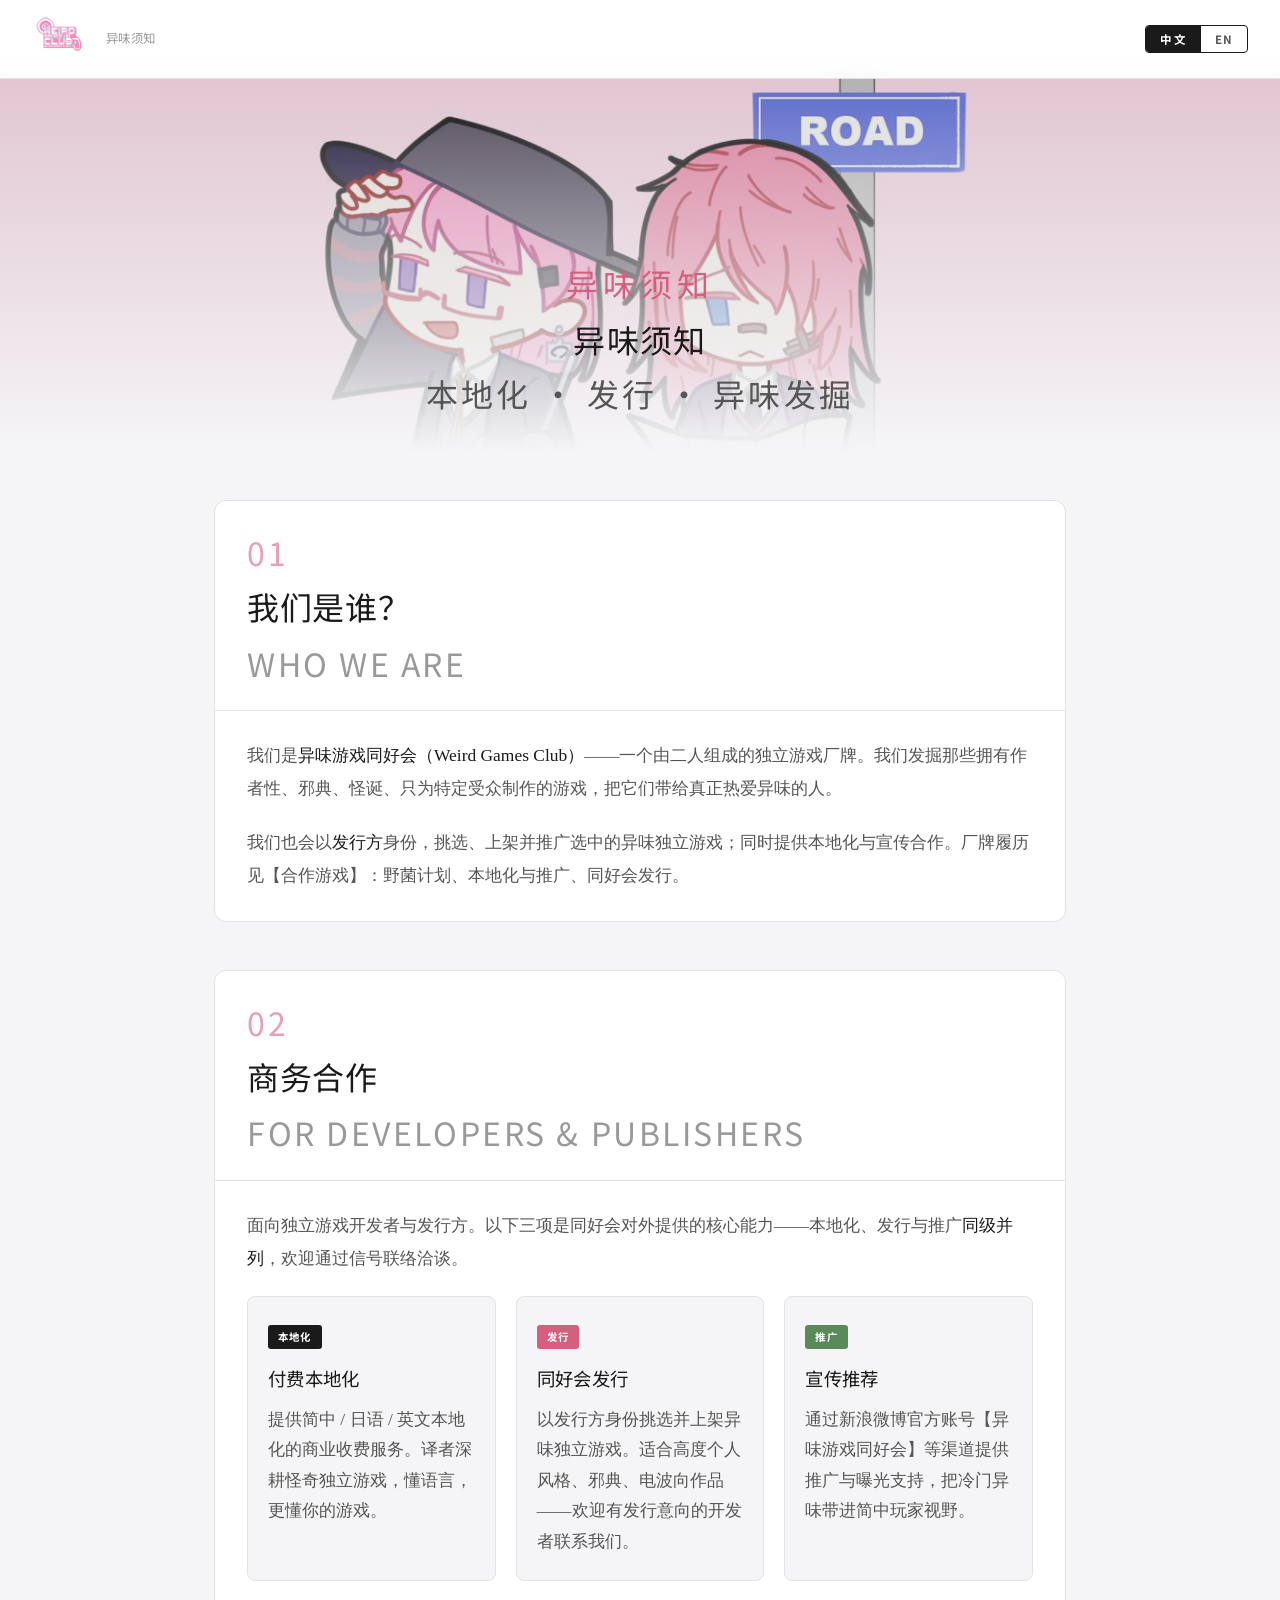
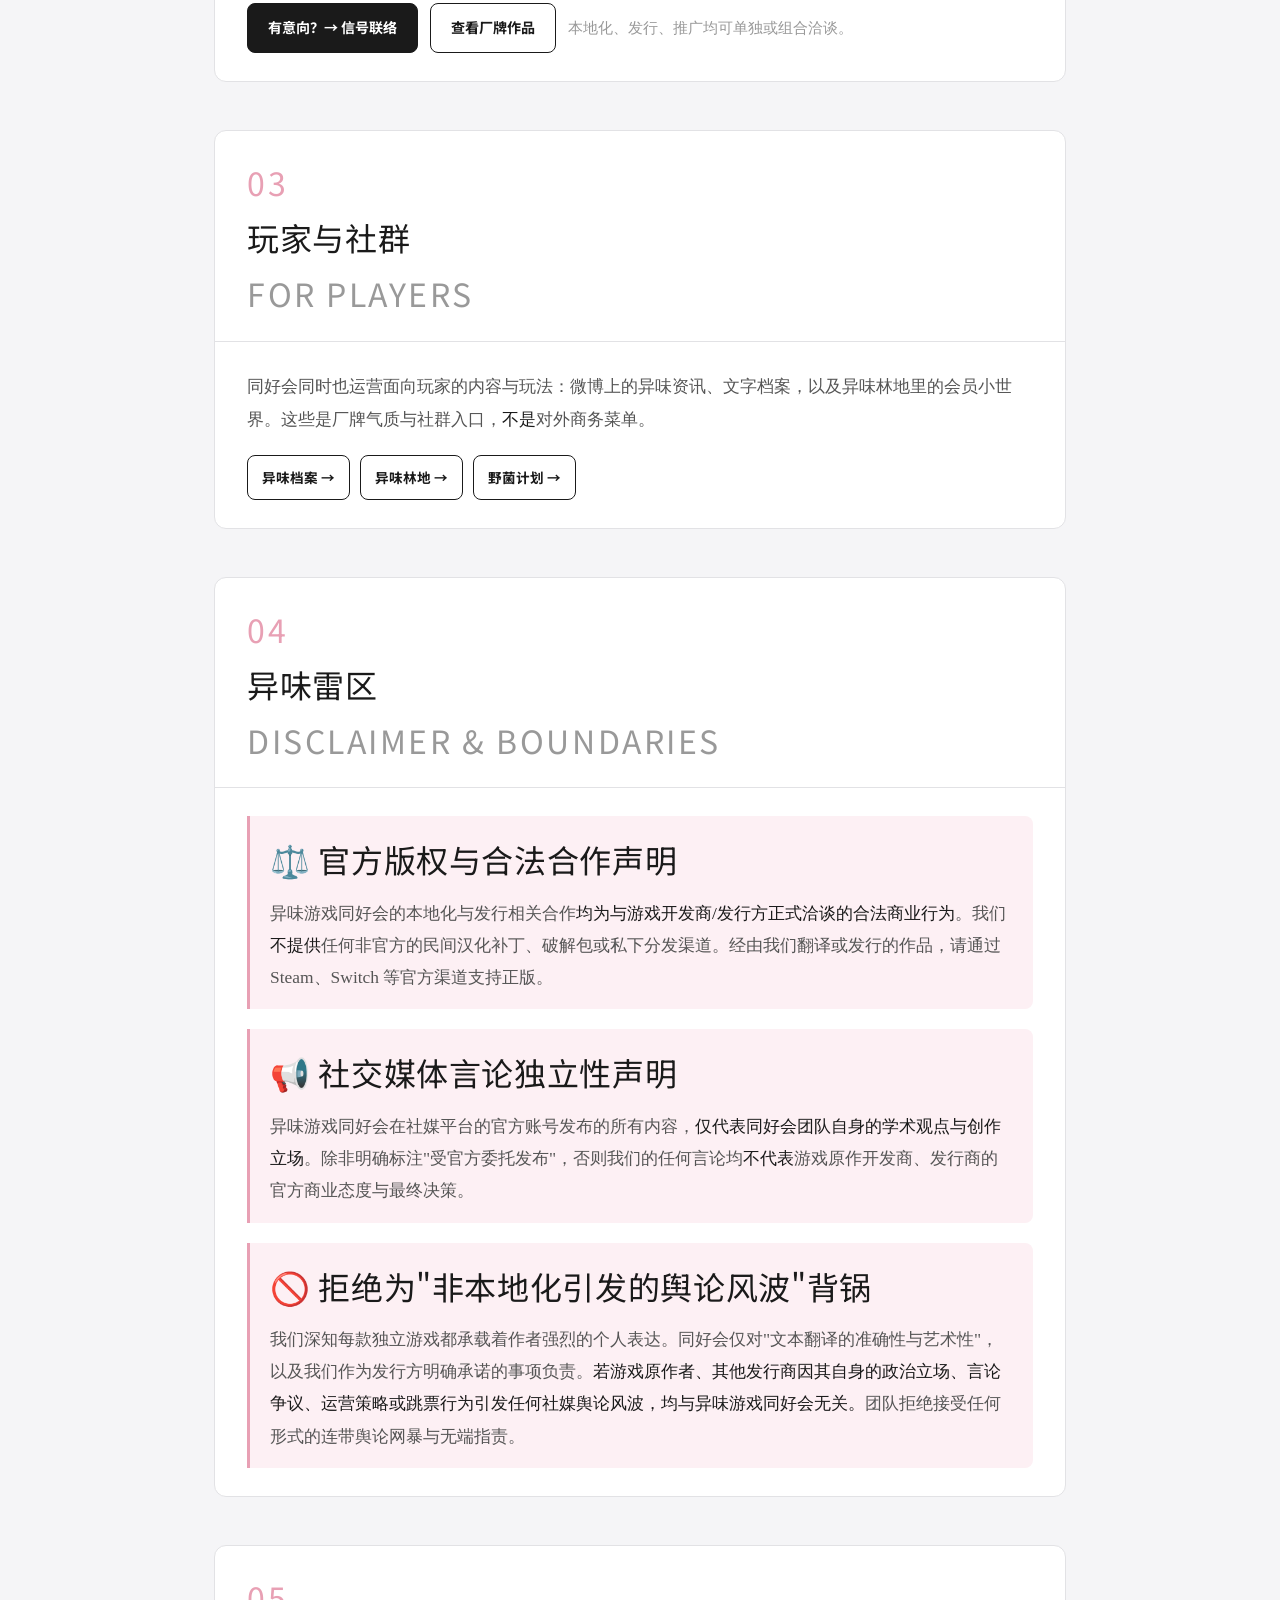
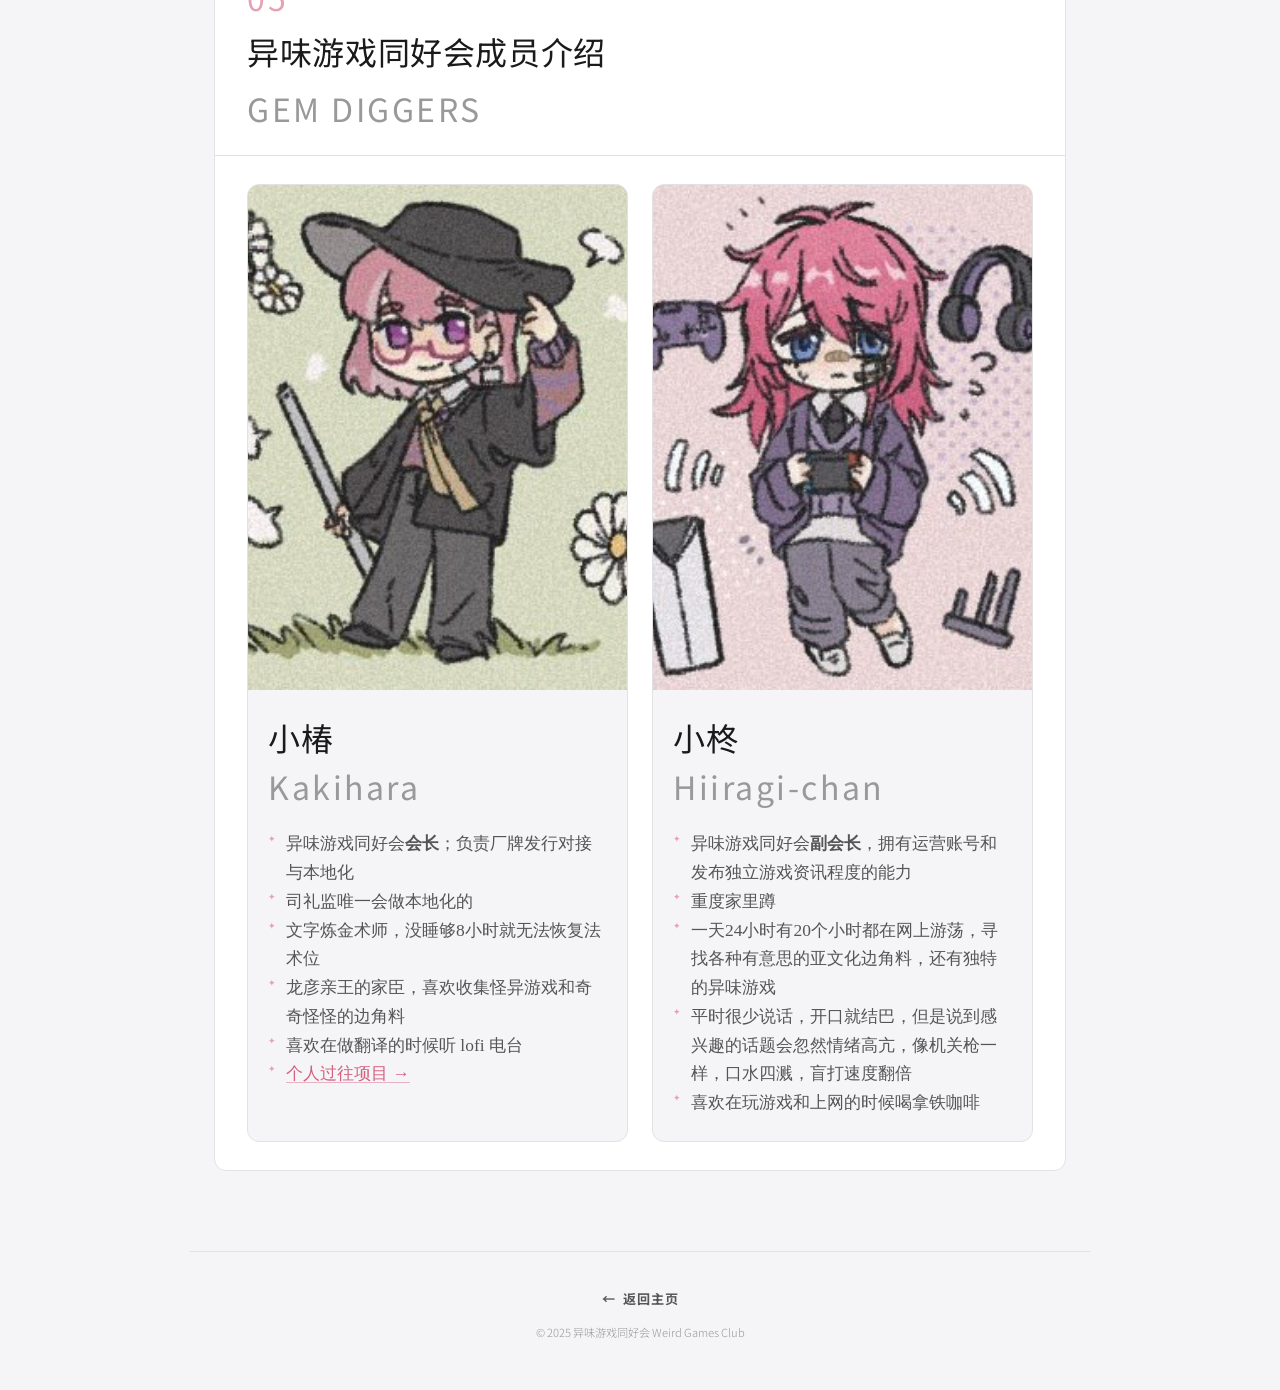
==== commit 0227bd79: "Add files via upload" ====
--- a/about.html
+++ b/about.html
@@ -645,7 +645,7 @@
     <div class="section-body">
       <div class="prose lang-zh">
         <p>我们是<strong>异味游戏同好会（Weird Games Club）</strong>——一个由二人组成的独立游戏厂牌。我们发掘那些拥有作者性、邪典、怪诞、只为特定受众制作的游戏，把它们带给真正热爱异味的人。</p>
-        <p>我们也会以<strong>发行方</strong>身份，挑选、上架并推广选中的异味独立游戏；同时提供本地化与宣传合作。厂牌履历见「合作游戏」：野菌计划、本地化与推广、同好会发行。</p>
+        <p>我们也会以<strong>发行方</strong>身份，挑选、上架并推广选中的异味独立游戏；同时提供本地化与宣传合作。厂牌履历见【合作游戏】：野菌计划、本地化与推广、同好会发行。</p>
       </div>
       <div class="prose lang-en">
         <p>We are the <strong>Weird Games Club</strong> — a two-person indie label hunting for the cult, the surreal, and the beautifully bizarre. Some games are only meant for a chosen few; our job is to find them and put them in the right hands.</p>
@@ -671,7 +671,7 @@
         <p>面向独立游戏开发者与发行方。以下三项是同好会对外提供的核心能力——本地化、发行与推广<strong>同级并列</strong>，欢迎通过信号联络洽谈。</p>
       </div>
       <div class="prose lang-en" style="margin-bottom:1.2em;">
-        <p>For indie developers and publishers. Three core offerings at equal weight — localization, publishing, and promo. Reach out via Contact to talk.</p>
+        <p>For indie developers and publishers: We can offer localization, publishing, and promo. Reach out via Contact to talk.</p>
       </div>
 
       <div class="service-grid service-grid--biz">
@@ -688,7 +688,7 @@
             提供简中 / 日语 / 英文本地化的商业收费服务。译者深耕怪奇独立游戏，懂语言，更懂你的游戏。
           </div>
           <div class="service-card-body lang-en">
-            Premium Simplified Chinese, Japanese, and English localization. Translators rooted in the cult indie scene — language experts who get your game.
+            Premium Simplified Chinese, Japanese, and English localization. Specialized in weird indie games, fluent in the language, deeper in the vision.
           </div>
         </div>
 
@@ -705,7 +705,7 @@
             以发行方身份挑选并上架异味独立游戏。适合高度个人风格、邪典、电波向作品——欢迎有发行意向的开发者联系我们。
           </div>
           <div class="service-card-body lang-en">
-            We publish selected weird indies under our own label. Personal, cult, radio-wave titles welcome — talk to us if you want a publisher who gets the odd.
+            We publish selected weird indies under our own label. Weird, cult, and eccentric titles welcome. Talk to us if you want a publisher who gets the odd.
           </div>
         </div>
 
@@ -719,10 +719,10 @@
             <span class="lang-en-inline">Promotion</span>
           </div>
           <div class="service-card-body lang-zh">
-            通过新浪微博官方账号「异味游戏同好会」等渠道提供推广与曝光支持，把冷门异味带进简中玩家视野。
+            通过新浪微博官方账号【异味游戏同好会】等渠道提供推广与曝光支持，把冷门异味带进简中玩家视野。
           </div>
           <div class="service-card-body lang-en">
-            Promotional support via our official Weibo and related channels — helping obscure weird gems reach Simplified Chinese players.
+            Promotional support via our official Weibo and related channels that helping obscure weird gems reach Simplified Chinese players.
           </div>
         </div>
       </div>
